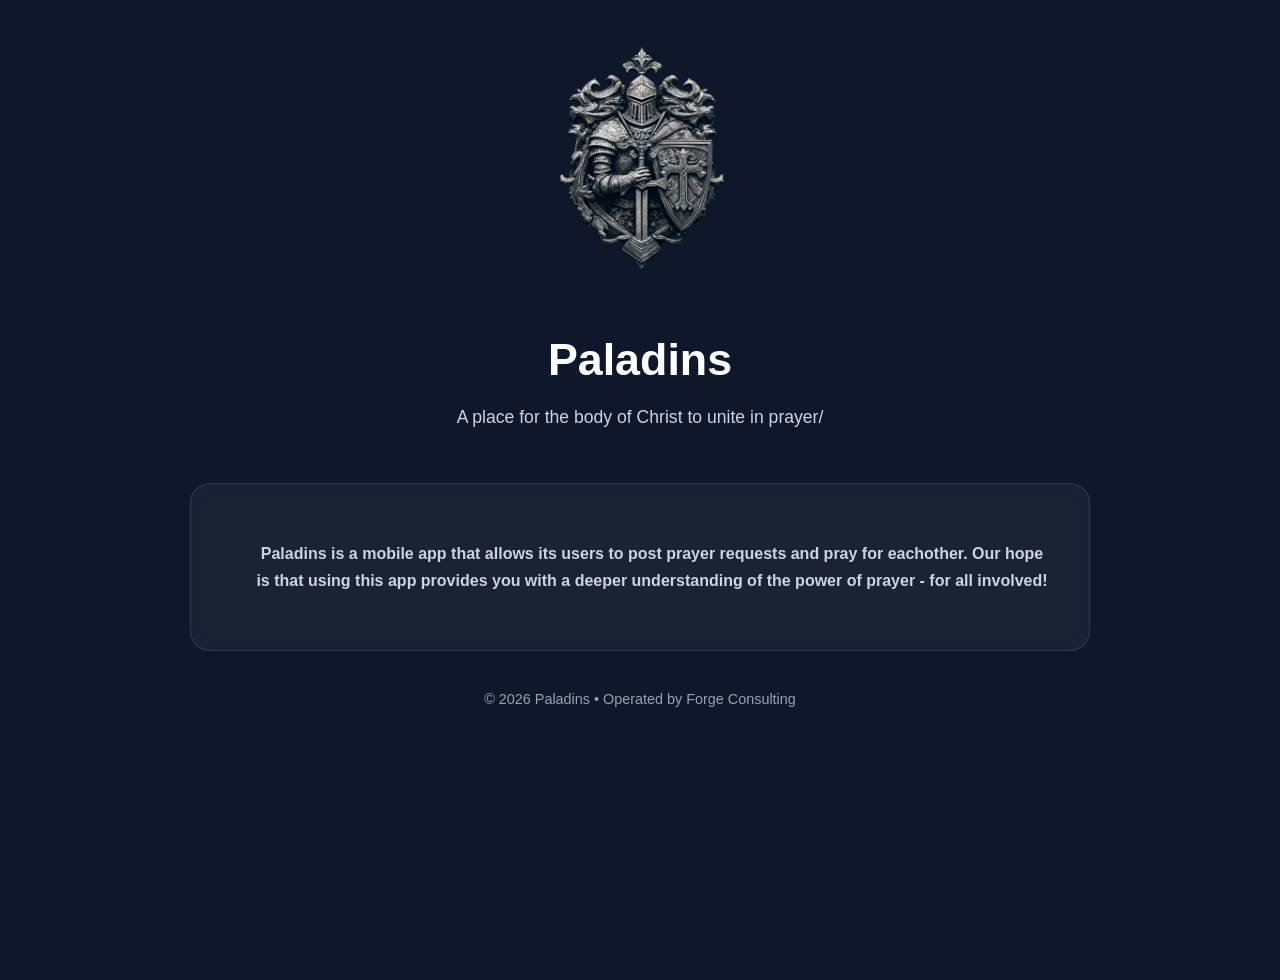
==== index.html @ 9d9c8ec2 "Update index.html" ====
<!DOCTYPE html>
<html lang="en">
<head>
  <meta charset="UTF-8" />
  <meta name="viewport" content="width=device-width, initial-scale=1.0" />
  <title>Paladins</title>

  <style>
    body {
      margin: 0;
      font-family: Arial, sans-serif;
      background: #0f172a;
      color: white;
      min-height: 100vh;
      padding: 40px 20px;
    }

    .container {
      max-width: 900px;
      margin: 0 auto;
    }

    .header {
      text-align: center;
      margin-bottom: 50px;
    }

    .logo {
      width: 240px;
      margin-bottom: 20px;
    }

    h1 {
      font-size: 2.8rem;
      margin-bottom: 10px;
    }

    .subtitle {
      color: #cbd5e1;
      font-size: 1.1rem;
    }

    .policy-card {
      background: rgba(255,255,255,0.05);
      border: 1px solid rgba(255,255,255,0.1);
      border-radius: 20px;
      padding: 40px;
      backdrop-filter: blur(8px);
    }

    h2 {
      color: white;
      margin-top: 35px;
      margin-bottom: 15px;
      font-size: 1.4rem;
    }

    p,
    li {
      color: #cbd5e1;
      line-height: 1.7;
      font-size: 1rem;
    }

    ul {
      padding-left: 24px;
    }

    a {
      color: #60a5fa;
      text-decoration: none;
    }

    a:hover {
      text-decoration: underline;
    }

    .footer {
      text-align: center;
      margin-top: 40px;
      color: #94a3b8;
      font-size: 0.9rem;
    }

    @media (max-width: 768px) {
      .policy-card {
        padding: 25px;
      }

      h1 {
        font-size: 2.2rem;
      }
    }
  </style>
</head>
<body>

  <div class="container">

    <div class="header">
      <img
        src="Paladins Logo.png"
        alt="Paladins Logo"
        class="logo"
      />

      <h1>Paladins</h1>

      <p class="subtitle">
        A place for the body of Christ to unite in prayer/
      </p>
    </div>

    <div class="policy-card">


      <ul>
        <p style="text-align: center;"><strong>Paladins is a mobile app that allows its users to post prayer requests and pray for eachother. Our hope is that using this app provides you with a deeper understanding of the power of prayer - for all involved! </strong></p>
      </ul>

    </div>

    <div class="footer">
      © 2026 Paladins • Operated by Forge Consulting
    </div>

  </div>

</body>
</html>
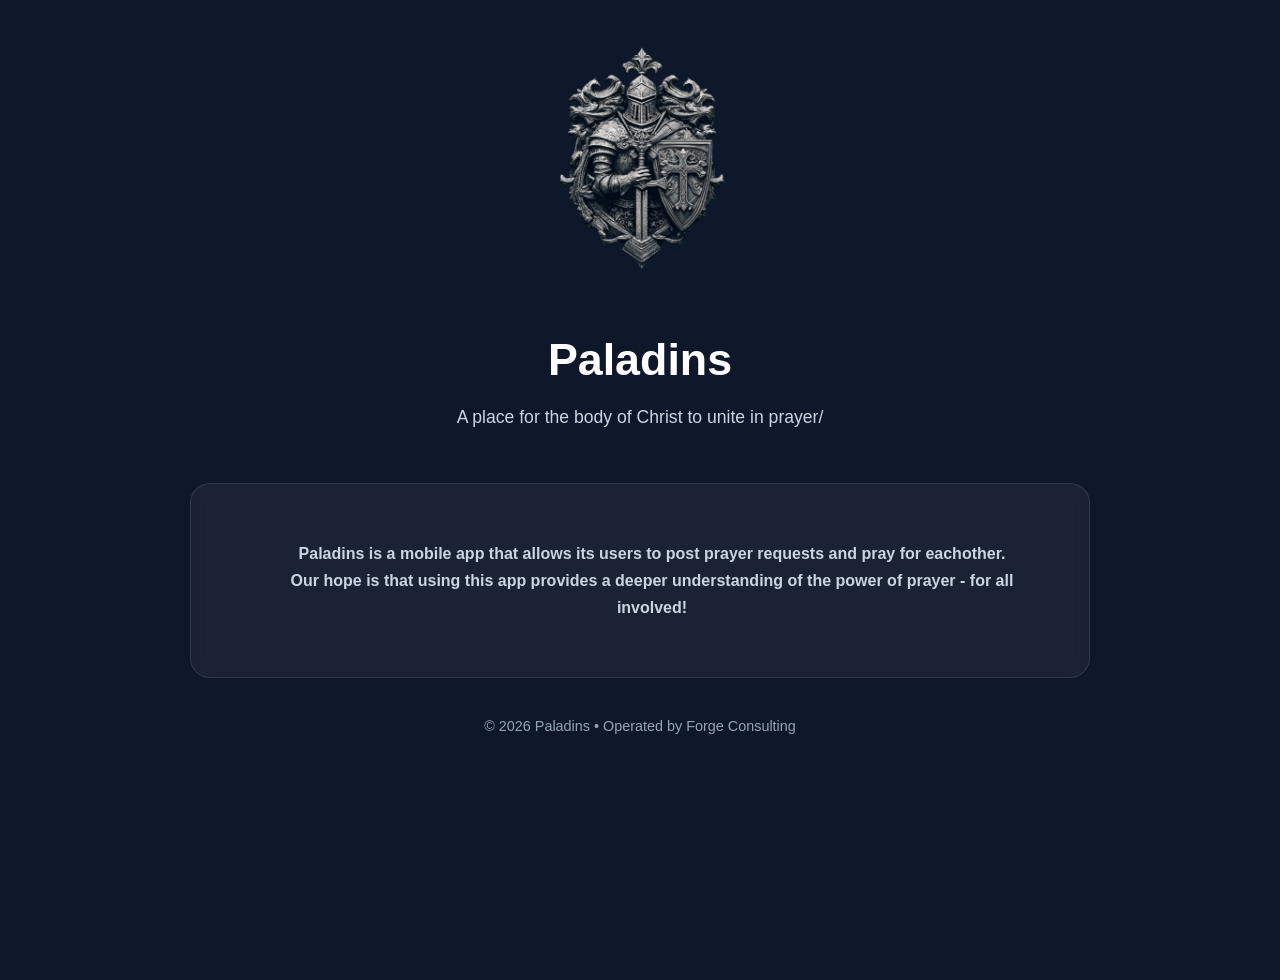
==== commit 304f1c1c: "Update index.html grammatical update" ====
--- a/index.html
+++ b/index.html
@@ -115,7 +115,7 @@
 
 
       <ul>
-        <p style="text-align: center;"><strong>Paladins is a mobile app that allows its users to post prayer requests and pray for eachother. Our hope is that using this app provides you with a deeper understanding of the power of prayer - for all involved! </strong></p>
+        <p style="text-align: center;"><strong>Paladins is a mobile app that allows its users to post prayer requests and pray for eachother.<br> Our hope is that using this app provides a deeper understanding of the power of prayer - for all involved! </strong></p>
       </ul>
 
     </div>
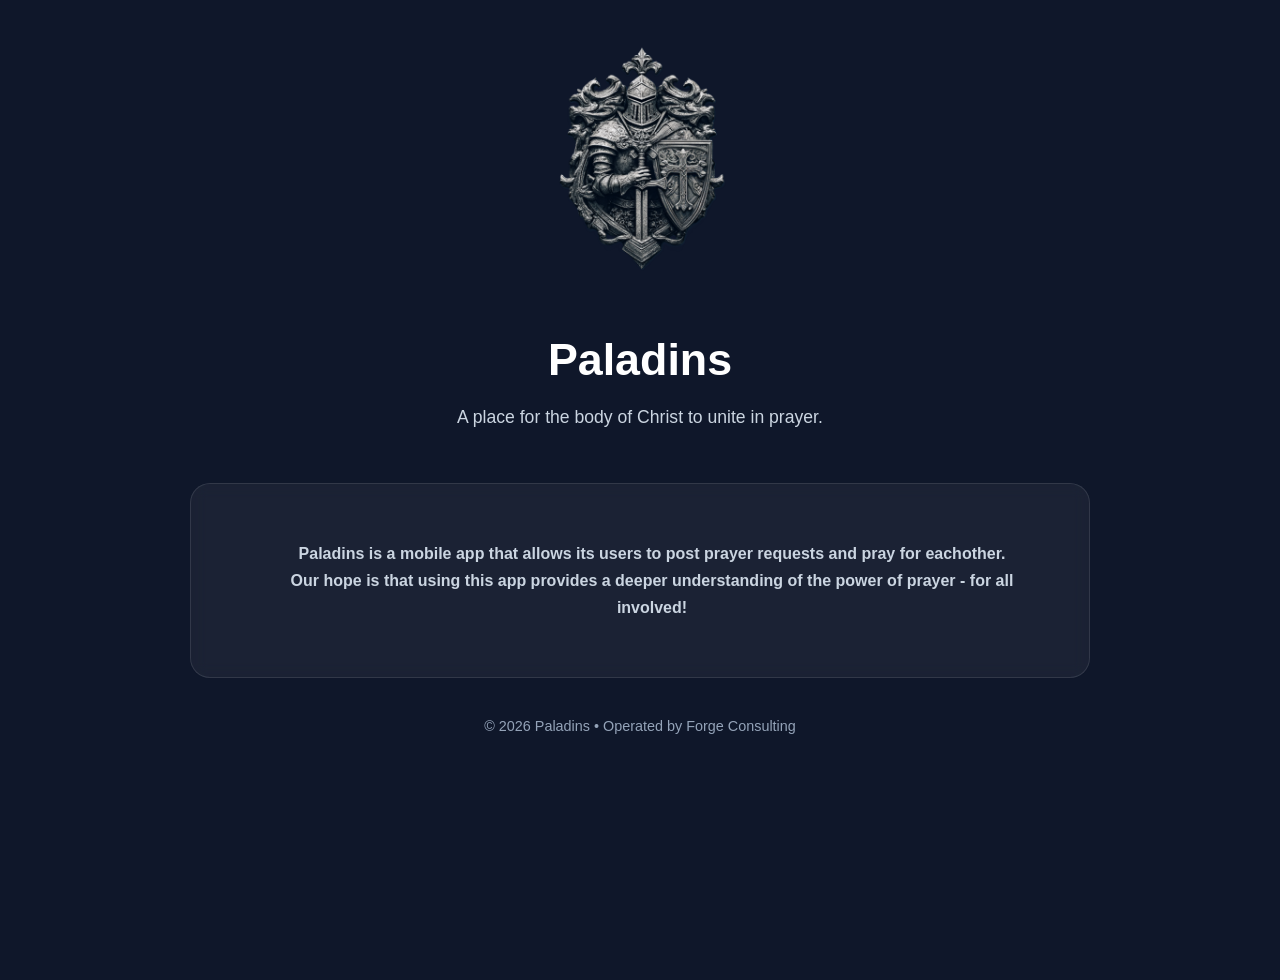
==== commit c8b27ac3: "Update index.html" ====
--- a/index.html
+++ b/index.html
@@ -107,7 +107,7 @@
       <h1>Paladins</h1>
 
       <p class="subtitle">
-        A place for the body of Christ to unite in prayer/
+        A place for the body of Christ to unite in prayer.
       </p>
     </div>
 
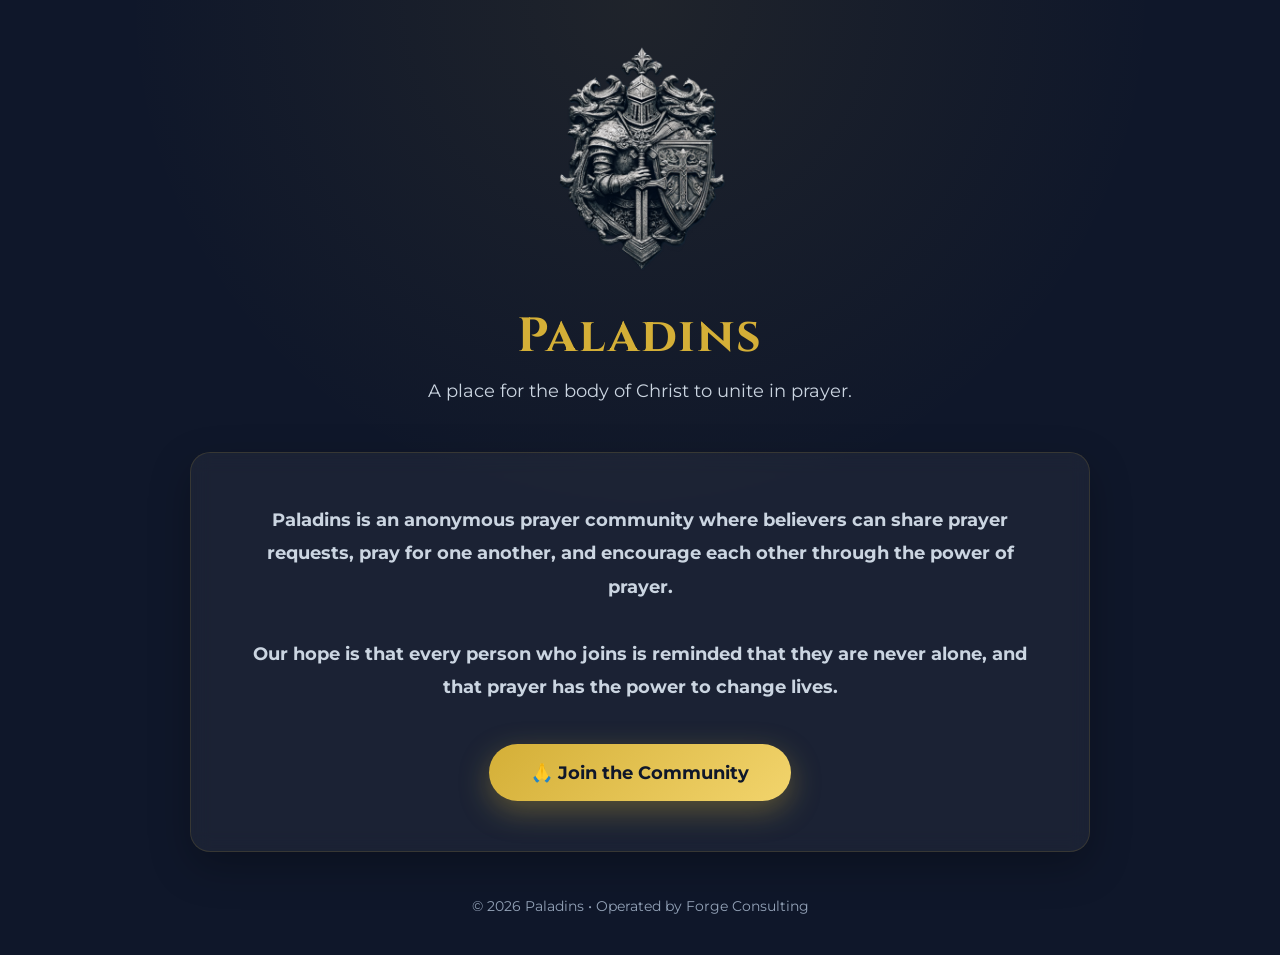
==== commit fde9fbac: "Update index.html" ====
--- a/index.html
+++ b/index.html
@@ -1,130 +1,232 @@
 <!DOCTYPE html>
 <html lang="en">
 <head>
-  <meta charset="UTF-8" />
-  <meta name="viewport" content="width=device-width, initial-scale=1.0" />
-  <title>Paladins</title>
-
-  <style>
-    body {
-      margin: 0;
-      font-family: Arial, sans-serif;
-      background: #0f172a;
-      color: white;
-      min-height: 100vh;
-      padding: 40px 20px;
+<meta charset="UTF-8">
+<meta name="viewport" content="width=device-width, initial-scale=1.0">
+
+<title>Paladins</title>
+
+<link rel="preconnect" href="https://fonts.googleapis.com">
+<link rel="preconnect" href="https://fonts.gstatic.com" crossorigin>
+<link href="https://fonts.googleapis.com/css2?family=Cinzel:wght@500;600;700&family=Montserrat:wght@300;400;500;600;700&display=swap" rel="stylesheet">
+
+<style>
+
+*{
+    margin:0;
+    padding:0;
+    box-sizing:border-box;
+}
+
+body{
+    font-family:'Montserrat',sans-serif;
+    background:#0f172a;
+    color:white;
+    min-height:100vh;
+    padding:40px 20px;
+    background-image:
+        radial-gradient(circle at top,#d4af3715,transparent 45%);
+}
+
+.container{
+    max-width:900px;
+    margin:auto;
+}
+
+.header{
+    text-align:center;
+    margin-bottom:50px;
+}
+
+.logo{
+    width:240px;
+    margin-bottom:20px;
+}
+
+h1{
+    font-family:'Cinzel',serif;
+    font-size:3rem;
+    color:#d4af37;
+    letter-spacing:2px;
+    margin-bottom:10px;
+}
+
+.subtitle{
+    color:#cbd5e1;
+    font-size:1.15rem;
+}
+
+.policy-card{
+
+    background:rgba(255,255,255,0.05);
+
+    border:1px solid rgba(212,175,55,0.15);
+
+    border-radius:20px;
+
+    padding:50px;
+
+    backdrop-filter:blur(10px);
+
+    box-shadow:0 15px 40px rgba(0,0,0,.25);
+
+}
+
+.policy-card p{
+
+    color:#cbd5e1;
+
+    font-size:1.1rem;
+
+    line-height:1.9;
+
+    text-align:center;
+
+}
+
+.join-container{
+
+    text-align:center;
+
+    margin-top:40px;
+
+}
+
+.join-btn{
+
+    display:inline-block;
+
+    padding:18px 42px;
+
+    border-radius:50px;
+
+    text-decoration:none;
+
+    font-weight:700;
+
+    font-size:1.1rem;
+
+    color:#0f172a;
+
+    background:linear-gradient(135deg,#d4af37,#f2d46c);
+
+    box-shadow:0 10px 30px rgba(212,175,55,.35);
+
+    transition:all .3s ease;
+
+}
+
+.join-btn:hover{
+
+    transform:translateY(-4px);
+
+    box-shadow:0 16px 40px rgba(212,175,55,.55);
+
+}
+
+.join-btn:active{
+
+    transform:translateY(0);
+
+}
+
+.footer{
+
+    text-align:center;
+
+    margin-top:45px;
+
+    color:#94a3b8;
+
+    font-size:.9rem;
+
+}
+
+@media (max-width:768px){
+
+    .policy-card{
+
+        padding:30px;
+
     }
 
-    .container {
-      max-width: 900px;
-      margin: 0 auto;
+    h1{
+
+        font-size:2.4rem;
+
     }
 
-    .header {
-      text-align: center;
-      margin-bottom: 50px;
+    .logo{
+
+        width:180px;
+
     }
 
-    .logo {
-      width: 240px;
-      margin-bottom: 20px;
-    }
-
-    h1 {
-      font-size: 2.8rem;
-      margin-bottom: 10px;
-    }
-
-    .subtitle {
-      color: #cbd5e1;
-      font-size: 1.1rem;
-    }
-
-    .policy-card {
-      background: rgba(255,255,255,0.05);
-      border: 1px solid rgba(255,255,255,0.1);
-      border-radius: 20px;
-      padding: 40px;
-      backdrop-filter: blur(8px);
-    }
-
-    h2 {
-      color: white;
-      margin-top: 35px;
-      margin-bottom: 15px;
-      font-size: 1.4rem;
-    }
-
-    p,
-    li {
-      color: #cbd5e1;
-      line-height: 1.7;
-      font-size: 1rem;
-    }
-
-    ul {
-      padding-left: 24px;
-    }
-
-    a {
-      color: #60a5fa;
-      text-decoration: none;
-    }
-
-    a:hover {
-      text-decoration: underline;
-    }
-
-    .footer {
-      text-align: center;
-      margin-top: 40px;
-      color: #94a3b8;
-      font-size: 0.9rem;
-    }
-
-    @media (max-width: 768px) {
-      .policy-card {
-        padding: 25px;
-      }
-
-      h1 {
-        font-size: 2.2rem;
-      }
-    }
-  </style>
+}
+
+</style>
+
 </head>
+
 <body>
 
-  <div class="container">
+<div class="container">
 
     <div class="header">
-      <img
-        src="Paladins Logo.png"
-        alt="Paladins Logo"
-        class="logo"
-      />
-
-      <h1>Paladins</h1>
-
-      <p class="subtitle">
-        A place for the body of Christ to unite in prayer.
-      </p>
+
+        <img
+            src="Paladins Logo.png"
+            alt="Paladins Logo"
+            class="logo"
+        >
+
+        <h1>Paladins</h1>
+
+        <p class="subtitle">
+            A place for the body of Christ to unite in prayer.
+        </p>
+
     </div>
 
     <div class="policy-card">
 
-
-      <ul>
-        <p style="text-align: center;"><strong>Paladins is a mobile app that allows its users to post prayer requests and pray for eachother.<br> Our hope is that using this app provides a deeper understanding of the power of prayer - for all involved! </strong></p>
-      </ul>
+        <p>
+
+            <strong>
+
+                Paladins is an anonymous prayer community where believers can
+                share prayer requests, pray for one another, and encourage each
+                other through the power of prayer.
+
+                <br><br>
+
+                Our hope is that every person who joins is reminded that they are
+                never alone, and that prayer has the power to change lives.
+
+            </strong>
+
+        </p>
+
+        <div class="join-container">
+
+            <a
+                href="https://paladins.life/join"
+                class="join-btn"
+            >
+                🙏 Join the Community
+            </a>
+
+        </div>
 
     </div>
 
     <div class="footer">
-      © 2026 Paladins • Operated by Forge Consulting
+
+        © 2026 Paladins • Operated by Forge Consulting
+
     </div>
 
-  </div>
+</div>
 
 </body>
 </html>
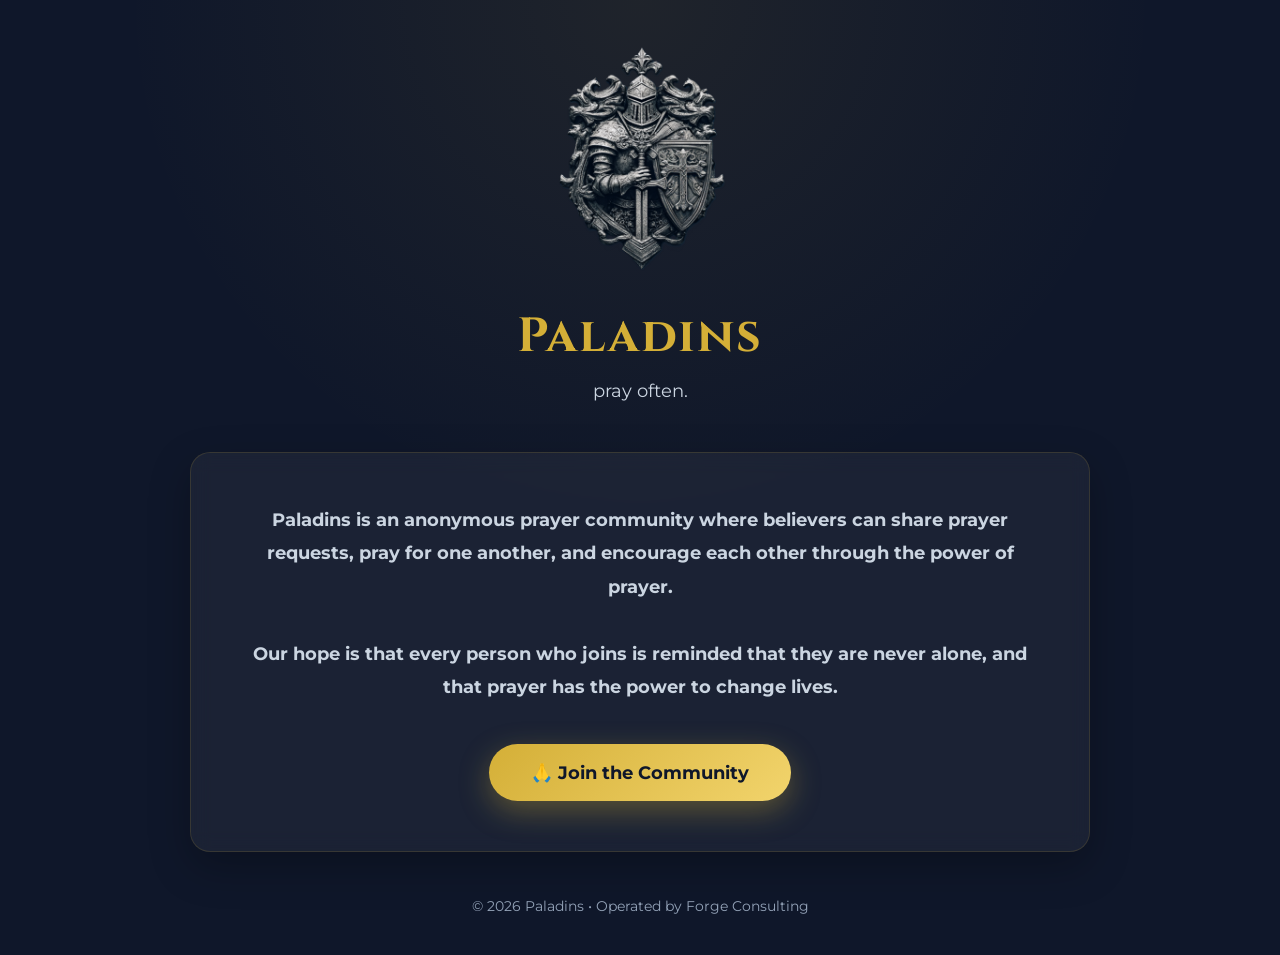
==== commit d08657c4: "Update subtitle text in index.html" ====
--- a/index.html
+++ b/index.html
@@ -183,7 +183,7 @@
         <h1>Paladins</h1>
 
         <p class="subtitle">
-            A place for the body of Christ to unite in prayer.
+            pray often.
         </p>
 
     </div>
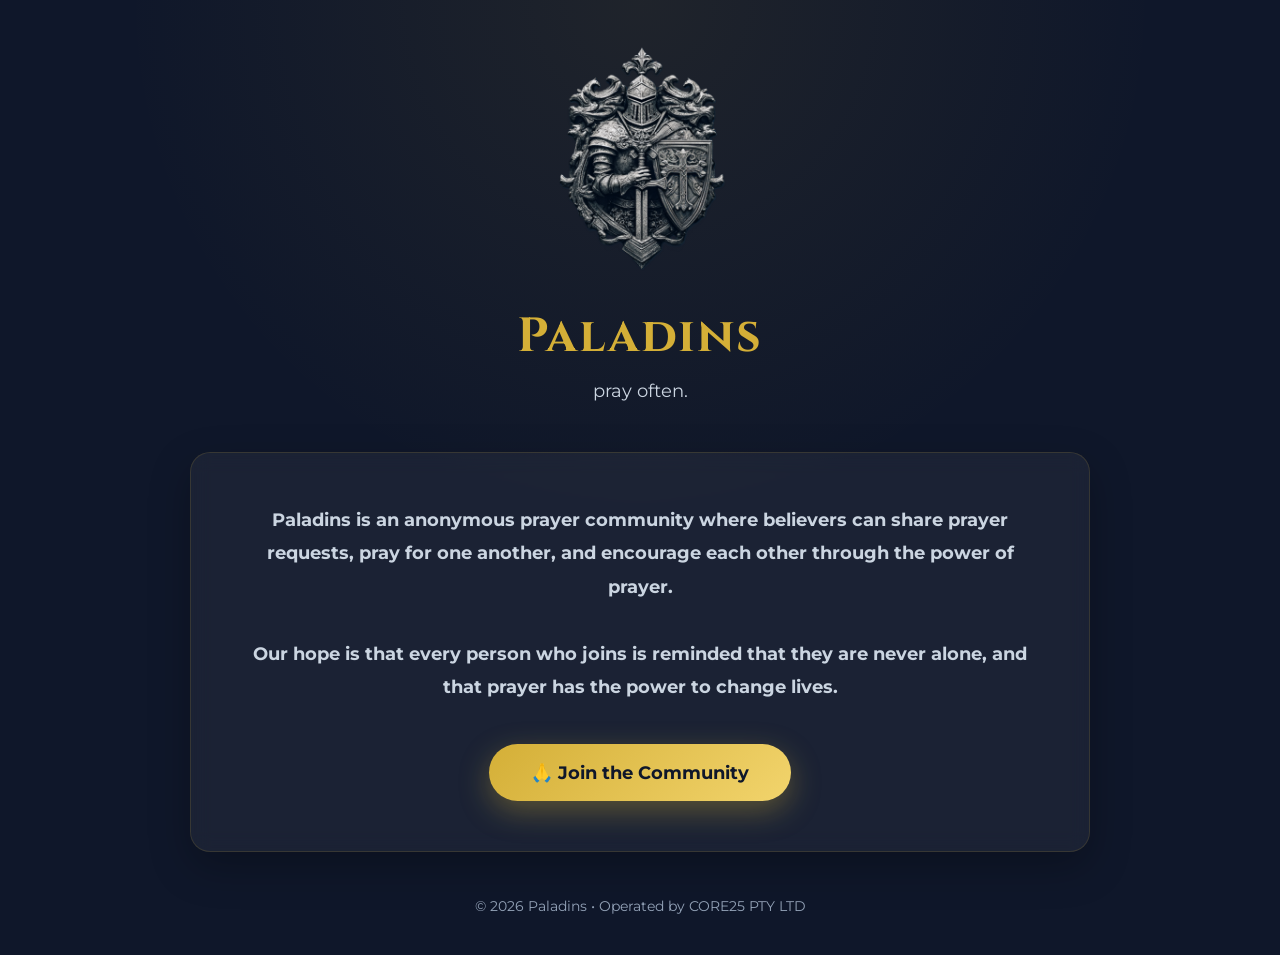
==== commit 20824993: "Update index.html" ====
--- a/index.html
+++ b/index.html
@@ -222,7 +222,7 @@
 
     <div class="footer">
 
-        © 2026 Paladins • Operated by Forge Consulting
+        © 2026 Paladins • Operated by CORE25 PTY LTD
 
     </div>
 
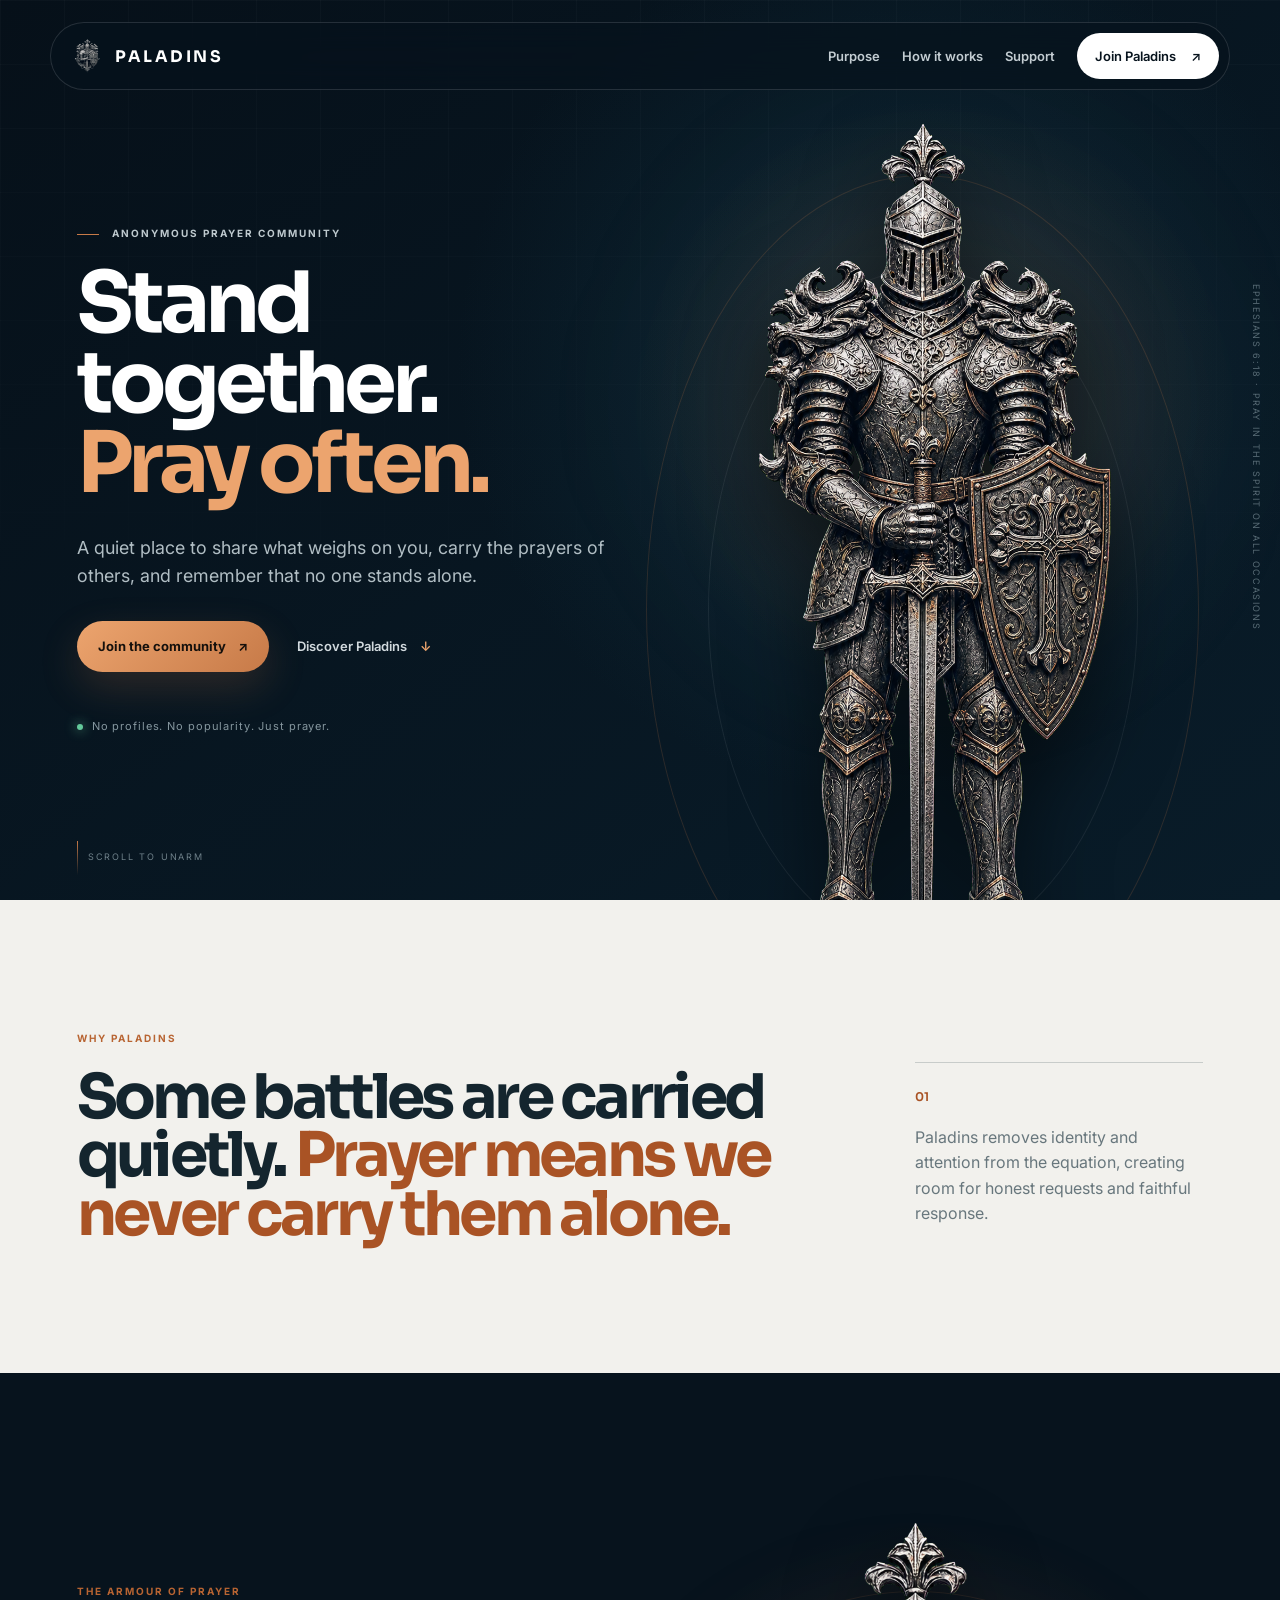
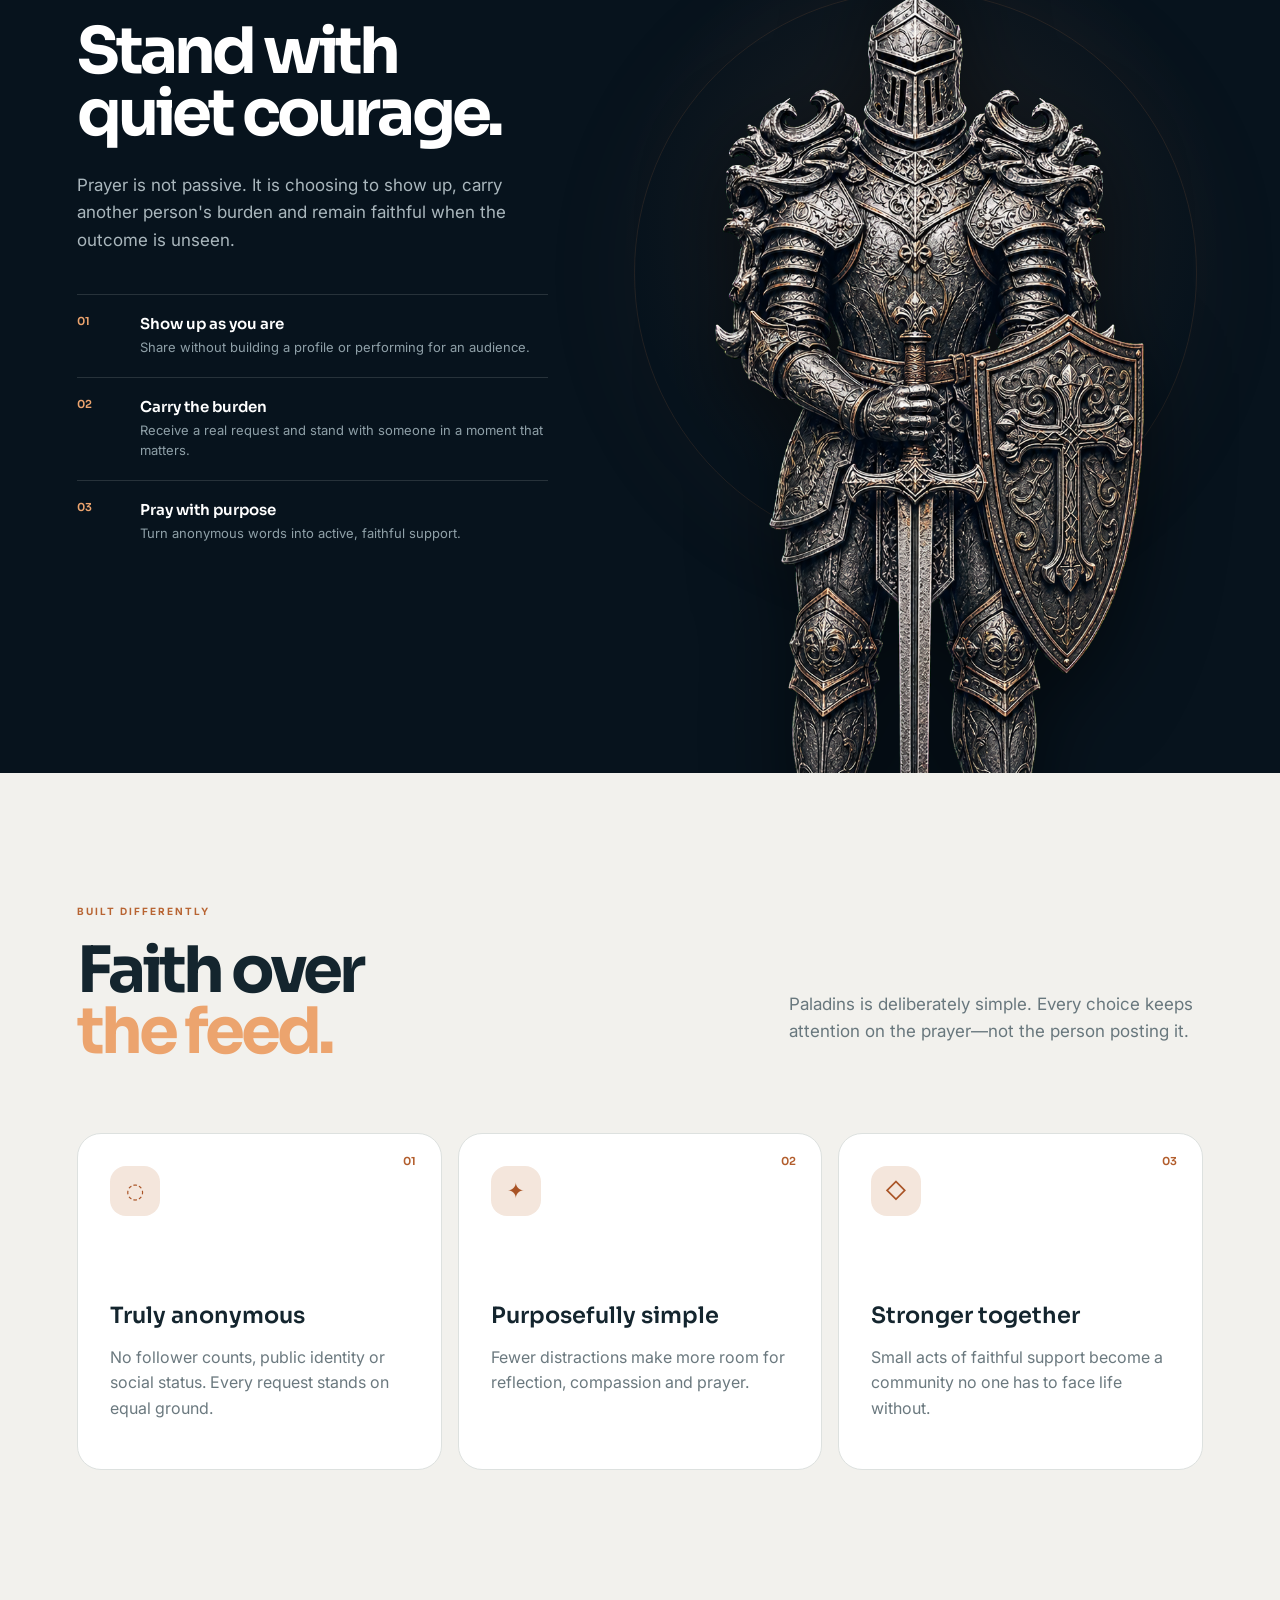
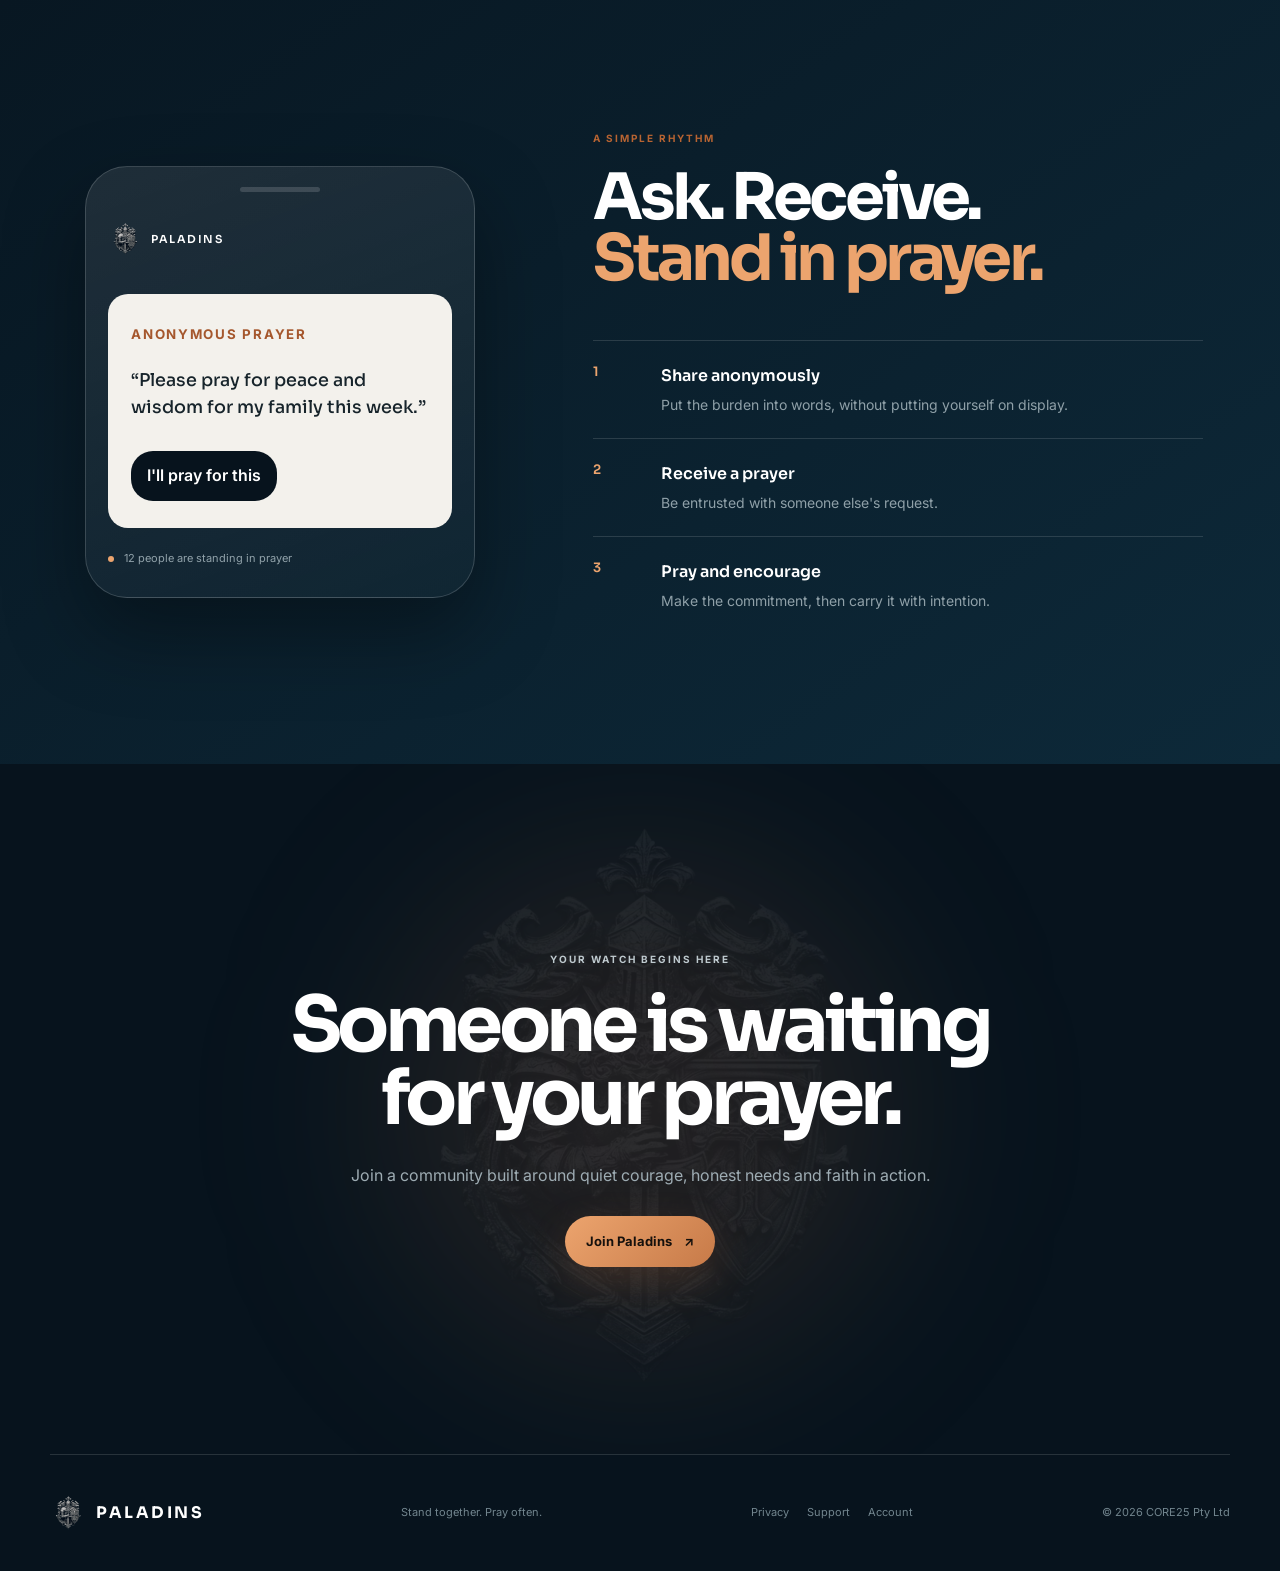
==== commit b0261eff: "Redesign Paladins website" ====
--- a/index.html
+++ b/index.html
@@ -1,232 +1,129 @@
-<!DOCTYPE html>
-<html lang="en">
+<!doctype html>
+<html lang="en-AU">
 <head>
-<meta charset="UTF-8">
-<meta name="viewport" content="width=device-width, initial-scale=1.0">
+  <meta charset="utf-8">
+  <meta name="viewport" content="width=device-width,initial-scale=1">
+  <meta name="theme-color" content="#07131d">
+  <meta name="description" content="Paladins is an anonymous prayer community where believers carry one another's burdens through prayer.">
+  <title>Paladins — Stand together in prayer</title>
+  <link rel="preconnect" href="https://fonts.googleapis.com">
+  <link rel="preconnect" href="https://fonts.gstatic.com" crossorigin>
+  <link href="https://fonts.googleapis.com/css2?family=Inter:wght@400;500;600;700&family=Sora:wght@500;600;700&display=swap" rel="stylesheet">
+  <link rel="stylesheet" href="styles.css">
+</head>
+<body>
+  <a class="skip-link" href="#main">Skip to content</a>
+  <header class="site-header">
+    <a class="brand" href="index.html" aria-label="Paladins home">
+      <img src="Paladins Logo.png" alt="">
+      <span>PALADINS</span>
+    </a>
+    <button class="menu-button" type="button" aria-expanded="false" aria-controls="site-nav"><i></i><i></i><span class="sr-only">Open navigation</span></button>
+    <nav id="site-nav" aria-label="Main navigation">
+      <a href="#purpose">Purpose</a>
+      <a href="#how">How it works</a>
+      <a href="support.html">Support</a>
+      <a class="nav-cta" href="join.html">Join Paladins <span>↗</span></a>
+    </nav>
+  </header>
 
-<title>Paladins</title>
+  <main id="main">
+    <section class="hero">
+      <div class="hero-aura"></div>
+      <div class="hero-copy reveal">
+        <p class="kicker"><span></span> Anonymous prayer community</p>
+        <h1>Stand together.<br><em>Pray often.</em></h1>
+        <p class="hero-lead">A quiet place to share what weighs on you, carry the prayers of others, and remember that no one stands alone.</p>
+        <div class="actions">
+          <a class="button button-copper" href="join.html">Join the community <span>↗</span></a>
+          <a class="text-link" href="#purpose">Discover Paladins <span>↓</span></a>
+        </div>
+        <div class="trust-note"><span></span>No profiles. No popularity. Just prayer.</div>
+      </div>
+      <div class="hero-armour reveal" aria-hidden="true">
+        <div class="halo halo-one"></div><div class="halo halo-two"></div>
+        <img src="armour.png" alt="">
+      </div>
+      <div class="hero-side" aria-hidden="true">Ephesians 6:18 · Pray in the Spirit on all occasions</div>
+      <div class="scroll-mark" aria-hidden="true"><i></i>Scroll to unarm</div>
+    </section>
 
-<link rel="preconnect" href="https://fonts.googleapis.com">
-<link rel="preconnect" href="https://fonts.gstatic.com" crossorigin>
-<link href="https://fonts.googleapis.com/css2?family=Cinzel:wght@500;600;700&family=Montserrat:wght@300;400;500;600;700&display=swap" rel="stylesheet">
+    <section class="manifesto" id="purpose">
+      <div class="manifesto-inner reveal">
+        <p class="kicker copper">Why Paladins</p>
+        <p class="manifesto-copy">Some battles are carried quietly. <strong>Prayer means we never carry them alone.</strong></p>
+      </div>
+      <div class="manifesto-aside reveal">
+        <span>01</span>
+        <p>Paladins removes identity and attention from the equation, creating room for honest requests and faithful response.</p>
+      </div>
+    </section>
 
-<style>
+    <section class="armour-story" id="how">
+      <div class="story-copy reveal">
+        <p class="kicker copper">The armour of prayer</p>
+        <h2>Stand with<br>quiet courage.</h2>
+        <p class="story-intro">Prayer is not passive. It is choosing to show up, carry another person's burden and remain faithful when the outcome is unseen.</p>
+        <div class="story-principles">
+          <article><span>01</span><div><h3>Show up as you are</h3><p>Share without building a profile or performing for an audience.</p></div></article>
+          <article><span>02</span><div><h3>Carry the burden</h3><p>Receive a real request and stand with someone in a moment that matters.</p></div></article>
+          <article><span>03</span><div><h3>Pray with purpose</h3><p>Turn anonymous words into active, faithful support.</p></div></article>
+        </div>
+      </div>
+      <div class="armour-static reveal" aria-hidden="true">
+        <div class="armour-ring"></div>
+        <img src="armour.png" alt="">
+      </div>
+    </section>
 
-*{
-    margin:0;
-    padding:0;
-    box-sizing:border-box;
-}
+    <section class="principles">
+      <div class="section-heading reveal">
+        <div><p class="kicker copper">Built differently</p><h2>Faith over<br><em>the feed.</em></h2></div>
+        <p>Paladins is deliberately simple. Every choice keeps attention on the prayer—not the person posting it.</p>
+      </div>
+      <div class="principle-grid">
+        <article class="principle reveal"><span>01</span><div class="principle-icon">◌</div><h3>Truly anonymous</h3><p>No follower counts, public identity or social status. Every request stands on equal ground.</p></article>
+        <article class="principle reveal"><span>02</span><div class="principle-icon">✦</div><h3>Purposefully simple</h3><p>Fewer distractions make more room for reflection, compassion and prayer.</p></article>
+        <article class="principle reveal"><span>03</span><div class="principle-icon">◇</div><h3>Stronger together</h3><p>Small acts of faithful support become a community no one has to face life without.</p></article>
+      </div>
+    </section>
 
-body{
-    font-family:'Montserrat',sans-serif;
-    background:#0f172a;
-    color:white;
-    min-height:100vh;
-    padding:40px 20px;
-    background-image:
-        radial-gradient(circle at top,#d4af3715,transparent 45%);
-}
+    <section class="how-panel">
+      <div class="phone-frame reveal" aria-hidden="true">
+        <div class="phone-top"></div>
+        <div class="app-brand"><img src="Paladins Logo.png" alt=""><span>PALADINS</span></div>
+        <div class="request-card"><small>ANONYMOUS PRAYER</small><p>“Please pray for peace and wisdom for my family this week.”</p><button>I'll pray for this</button></div>
+        <div class="prayer-count"><i></i><span>12 people are standing in prayer</span></div>
+      </div>
+      <div class="how-copy reveal">
+        <p class="kicker copper">A simple rhythm</p>
+        <h2>Ask. Receive.<br><em>Stand in prayer.</em></h2>
+        <ol>
+          <li><span>1</span><div><strong>Share anonymously</strong><p>Put the burden into words, without putting yourself on display.</p></div></li>
+          <li><span>2</span><div><strong>Receive a prayer</strong><p>Be entrusted with someone else's request.</p></div></li>
+          <li><span>3</span><div><strong>Pray and encourage</strong><p>Make the commitment, then carry it with intention.</p></div></li>
+        </ol>
+      </div>
+    </section>
 
-.container{
-    max-width:900px;
-    margin:auto;
-}
+    <section class="final-cta">
+      <div class="cta-glow"></div>
+      <img src="Paladins Logo.png" alt="" class="cta-mark">
+      <div class="reveal">
+        <p class="kicker">Your watch begins here</p>
+        <h2>Someone is waiting<br>for your prayer.</h2>
+        <p>Join a community built around quiet courage, honest needs and faith in action.</p>
+        <a class="button button-copper" href="join.html">Join Paladins <span>↗</span></a>
+      </div>
+    </section>
+  </main>
 
-.header{
-    text-align:center;
-    margin-bottom:50px;
-}
-
-.logo{
-    width:240px;
-    margin-bottom:20px;
-}
-
-h1{
-    font-family:'Cinzel',serif;
-    font-size:3rem;
-    color:#d4af37;
-    letter-spacing:2px;
-    margin-bottom:10px;
-}
-
-.subtitle{
-    color:#cbd5e1;
-    font-size:1.15rem;
-}
-
-.policy-card{
-
-    background:rgba(255,255,255,0.05);
-
-    border:1px solid rgba(212,175,55,0.15);
-
-    border-radius:20px;
-
-    padding:50px;
-
-    backdrop-filter:blur(10px);
-
-    box-shadow:0 15px 40px rgba(0,0,0,.25);
-
-}
-
-.policy-card p{
-
-    color:#cbd5e1;
-
-    font-size:1.1rem;
-
-    line-height:1.9;
-
-    text-align:center;
-
-}
-
-.join-container{
-
-    text-align:center;
-
-    margin-top:40px;
-
-}
-
-.join-btn{
-
-    display:inline-block;
-
-    padding:18px 42px;
-
-    border-radius:50px;
-
-    text-decoration:none;
-
-    font-weight:700;
-
-    font-size:1.1rem;
-
-    color:#0f172a;
-
-    background:linear-gradient(135deg,#d4af37,#f2d46c);
-
-    box-shadow:0 10px 30px rgba(212,175,55,.35);
-
-    transition:all .3s ease;
-
-}
-
-.join-btn:hover{
-
-    transform:translateY(-4px);
-
-    box-shadow:0 16px 40px rgba(212,175,55,.55);
-
-}
-
-.join-btn:active{
-
-    transform:translateY(0);
-
-}
-
-.footer{
-
-    text-align:center;
-
-    margin-top:45px;
-
-    color:#94a3b8;
-
-    font-size:.9rem;
-
-}
-
-@media (max-width:768px){
-
-    .policy-card{
-
-        padding:30px;
-
-    }
-
-    h1{
-
-        font-size:2.4rem;
-
-    }
-
-    .logo{
-
-        width:180px;
-
-    }
-
-}
-
-</style>
-
-</head>
-
-<body>
-
-<div class="container">
-
-    <div class="header">
-
-        <img
-            src="Paladins Logo.png"
-            alt="Paladins Logo"
-            class="logo"
-        >
-
-        <h1>Paladins</h1>
-
-        <p class="subtitle">
-            pray often.
-        </p>
-
-    </div>
-
-    <div class="policy-card">
-
-        <p>
-
-            <strong>
-
-                Paladins is an anonymous prayer community where believers can
-                share prayer requests, pray for one another, and encourage each
-                other through the power of prayer.
-
-                <br><br>
-
-                Our hope is that every person who joins is reminded that they are
-                never alone, and that prayer has the power to change lives.
-
-            </strong>
-
-        </p>
-
-        <div class="join-container">
-
-            <a
-                href="https://paladins.life/join"
-                class="join-btn"
-            >
-                🙏 Join the Community
-            </a>
-
-        </div>
-
-    </div>
-
-    <div class="footer">
-
-        © 2026 Paladins • Operated by CORE25 PTY LTD
-
-    </div>
-
-</div>
-
+  <footer>
+    <a class="brand" href="index.html"><img src="Paladins Logo.png" alt=""><span>PALADINS</span></a>
+    <p>Stand together. Pray often.</p>
+    <div class="footer-links"><a href="privacy.html">Privacy</a><a href="support.html">Support</a><a href="account.html">Account</a></div>
+    <p>© <span data-year></span> CORE25 Pty Ltd</p>
+  </footer>
+  <script src="app.js"></script>
 </body>
 </html>
--- a/styles.css
+++ b/styles.css
@@ -0,0 +1,24 @@
+:root{--ink:#07131d;--ink-2:#0a1d2a;--navy:#0d2939;--copper:#c77a48;--copper-light:#eca46e;--paper:#f2f1ed;--white:#fff;--muted:#9aa9b1;--line:rgba(255,255,255,.13);--max:1180px}
+*{box-sizing:border-box}html{scroll-behavior:smooth}body{margin:0;background:var(--ink);color:#fff;font-family:Inter,sans-serif;line-height:1.6;overflow-x:hidden}a{color:inherit;text-decoration:none}button{font:inherit}.skip-link{position:fixed;top:-5rem;left:1rem;background:#fff;color:#000;padding:.8rem 1rem;z-index:200}.skip-link:focus{top:1rem}.sr-only{position:absolute;width:1px;height:1px;overflow:hidden;clip:rect(0,0,0,0)}
+.site-header{position:absolute;z-index:100;top:22px;left:50%;transform:translateX(-50%);width:min(calc(100% - 36px),var(--max));height:68px;padding:8px 10px 8px 18px;border-radius:40px;border:1px solid var(--line);background:rgba(7,19,29,.68);backdrop-filter:blur(18px);display:flex;align-items:center;justify-content:space-between}.brand{display:flex;align-items:center;gap:10px;font:700 16px Sora,sans-serif;letter-spacing:.16em}.brand img{width:36px;height:36px;object-fit:cover;object-position:center;border-radius:50%}nav{display:flex;align-items:center;gap:22px;font-size:13px;font-weight:600}nav>a:not(.nav-cta){color:#c3cdd2}.nav-cta{padding:13px 18px;border-radius:24px;background:#fff;color:var(--ink)}.nav-cta span,.button span{margin-left:12px}.menu-button{display:none;background:none;border:0;padding:12px}.menu-button i{display:block;width:22px;height:2px;background:#fff;margin:5px}
+.hero{position:relative;min-height:820px;height:100svh;max-height:980px;display:grid;grid-template-columns:1fr 1fr;align-items:center;padding:140px max(6vw,calc((100vw - var(--max))/2)) 80px;overflow:hidden;background:radial-gradient(circle at 73% 44%,rgba(199,122,72,.14),transparent 28%),radial-gradient(circle at 70% 40%,rgba(22,76,96,.36),transparent 42%),linear-gradient(145deg,#061019,#091c29)}.hero:before{content:"";position:absolute;inset:0;background-image:linear-gradient(rgba(255,255,255,.025) 1px,transparent 1px),linear-gradient(90deg,rgba(255,255,255,.025) 1px,transparent 1px);background-size:64px 64px;mask-image:linear-gradient(to bottom,#000,transparent 80%)}.hero-aura{position:absolute;right:8%;top:18%;width:38vw;height:38vw;border-radius:50%;background:rgba(199,122,72,.06);filter:blur(80px);pointer-events:none}.hero-copy{position:relative;z-index:5}.kicker{margin:0 0 22px;text-transform:uppercase;letter-spacing:.2em;font-weight:700;font-size:10px;color:#bec9ce}.kicker>span{display:inline-block;width:22px;height:1px;background:var(--copper);vertical-align:middle;margin-right:9px}.kicker.copper{color:#b86432}.hero h1,.manifesto-copy,.story-step h2,.section-heading h2,.how-copy h2,.final-cta h2{font:700 clamp(3.6rem,6.6vw,7rem)/.95 Sora,sans-serif;letter-spacing:-.06em;margin:0}.hero h1 em,.section-heading h2 em,.how-copy h2 em{font-style:normal;color:var(--copper-light)}.hero-lead{font-size:clamp(1.05rem,1.4vw,1.2rem);color:#b1bec4;max-width:610px;margin:30px 0}.actions{display:flex;align-items:center;gap:28px}.button{display:inline-flex;align-items:center;justify-content:center;padding:15px 21px;border-radius:28px;font-weight:700;font-size:13px;transition:.2s ease}.button:hover{transform:translateY(-2px)}.button-copper{background:linear-gradient(135deg,var(--copper-light),var(--copper));color:#15100c;box-shadow:0 15px 40px rgba(199,122,72,.2)}.text-link{font-size:13px;font-weight:600;color:#d2dade}.text-link span{color:var(--copper-light);margin-left:10px}.trust-note{margin-top:46px;color:#85969e;font-size:11px;letter-spacing:.08em}.trust-note span{display:inline-block;width:6px;height:6px;border-radius:50%;background:#63c99a;margin-right:9px;box-shadow:0 0 12px #63c99a}.hero-armour{position:absolute;z-index:3;right:max(3vw,calc((100vw - var(--max))/2));bottom:-16%;height:105%;width:48%;display:flex;align-items:flex-end;justify-content:center}.hero-armour img{position:relative;z-index:2;height:100%;max-width:100%;object-fit:contain;filter:drop-shadow(0 35px 40px rgba(0,0,0,.55))}.halo{position:absolute;inset:8% 5% 0;border:1px solid rgba(199,122,72,.18);border-radius:50%}.halo-two{inset:18% 15% 10%;border-color:rgba(255,255,255,.07)}.hero-side{position:absolute;right:24px;top:50%;transform:rotate(90deg) translateX(50%);transform-origin:right center;font-size:9px;letter-spacing:.18em;text-transform:uppercase;color:#586b75}.scroll-mark{position:absolute;bottom:25px;left:max(6vw,calc((100vw - var(--max))/2));font-size:9px;text-transform:uppercase;letter-spacing:.2em;color:#6f818a}.scroll-mark i{display:inline-block;height:34px;width:1px;background:linear-gradient(var(--copper),transparent);vertical-align:middle;margin-right:10px}
+.manifesto{background:var(--paper);color:#14252e;padding:130px max(6vw,calc((100vw - var(--max))/2));display:grid;grid-template-columns:1.45fr .55fr;gap:80px;align-items:end}.manifesto-copy{font-size:clamp(2.6rem,4.8vw,5rem)}.manifesto-copy strong{color:#a95325}.manifesto-aside{border-top:1px solid #c8ccca;padding-top:20px}.manifesto-aside span{font:600 12px Sora;color:#a95325}.manifesto-aside p{color:#68777d}
+.armour-story{position:relative;overflow:hidden;min-height:900px;padding:120px max(6vw,calc((100vw - var(--max))/2));display:grid;grid-template-columns:.9fr 1.1fr;gap:80px;align-items:center;background:radial-gradient(circle at 72% 45%,rgba(199,122,72,.13),transparent 28%),var(--ink)}.story-copy{position:relative;z-index:4}.story-copy h2{font:700 clamp(3rem,5vw,5.3rem)/.96 Sora,sans-serif;letter-spacing:-.06em;margin:0}.story-intro{max-width:550px;color:#aab7bd;font-size:17px;margin:28px 0 40px}.story-principles{display:grid}.story-principles article{display:grid;grid-template-columns:45px 1fr;gap:18px;padding:19px 0;border-top:1px solid var(--line)}.story-principles span{font:600 11px Sora;color:var(--copper-light)}.story-principles h3{font:600 15px Sora;margin:0 0 4px}.story-principles p{color:#8fa0a8;font-size:13px;margin:0}.armour-static{position:relative;height:760px;display:grid;place-items:center}.armour-static img{position:relative;z-index:2;height:100%;width:100%;object-fit:contain;filter:drop-shadow(0 30px 40px rgba(0,0,0,.5))}.armour-ring{position:absolute;width:min(44vw,610px);aspect-ratio:1;border:1px solid rgba(199,122,72,.14);border-radius:50%;box-shadow:0 0 120px rgba(199,122,72,.05)}
+.principles{background:var(--paper);color:#14252e;padding:130px max(6vw,calc((100vw - var(--max))/2))}.section-heading{display:grid;grid-template-columns:1.2fr .8fr;gap:90px;align-items:end;margin-bottom:70px}.section-heading h2{font-size:clamp(3rem,5vw,5.4rem)}.section-heading>p{color:#68777d;font-size:17px}.principle-grid{display:grid;grid-template-columns:repeat(3,1fr);gap:16px}.principle{background:#fff;border:1px solid #dde1df;border-radius:24px;padding:32px;min-height:330px;position:relative}.principle>span{position:absolute;right:25px;top:20px;font:600 11px Sora;color:#b25d2c}.principle-icon{width:50px;height:50px;border-radius:16px;background:#f4e6dc;color:#a95325;display:grid;place-items:center;font-size:21px}.principle h3{font:600 1.4rem Sora;margin:85px 0 12px}.principle p{color:#6b797f}
+.how-panel{padding:130px max(6vw,calc((100vw - var(--max))/2));display:grid;grid-template-columns:.8fr 1.2fr;gap:110px;align-items:center;background:linear-gradient(145deg,#081722,#0d2939)}.phone-frame{width:min(100%,390px);margin:auto;border:1px solid rgba(255,255,255,.17);border-radius:42px;padding:20px 22px 30px;background:linear-gradient(160deg,rgba(255,255,255,.09),rgba(255,255,255,.025));box-shadow:0 35px 80px rgba(0,0,0,.35)}.phone-top{width:80px;height:5px;border-radius:4px;background:rgba(255,255,255,.15);margin:0 auto 30px}.app-brand{display:flex;align-items:center;gap:9px;font:600 11px Sora;letter-spacing:.14em}.app-brand img{width:34px;height:34px;border-radius:50%;object-fit:cover}.request-card{margin-top:38px;padding:27px 23px;background:#f3f1ec;color:#17242b;border-radius:20px}.request-card small{color:#a5572d;font-weight:700;letter-spacing:.13em}.request-card p{font:500 1.1rem/1.55 Sora;margin:20px 0 30px}.request-card button{border:0;border-radius:22px;background:var(--ink);color:#fff;padding:12px 16px;font-weight:600}.prayer-count{display:flex;align-items:center;gap:10px;color:#91a2aa;font-size:11px;margin-top:22px}.prayer-count i{width:6px;height:6px;background:var(--copper-light);border-radius:50%}.how-copy h2{font-size:clamp(3rem,5vw,5.2rem)}.how-copy ol{list-style:none;padding:0;margin:50px 0 0}.how-copy li{display:grid;grid-template-columns:48px 1fr;gap:20px;padding:22px 0;border-top:1px solid var(--line)}.how-copy li>span{font:600 13px Sora;color:var(--copper-light)}.how-copy strong{font:600 16px Sora}.how-copy li p{color:#8fa0a8;margin:5px 0 0;font-size:14px}
+.final-cta{position:relative;overflow:hidden;min-height:690px;display:grid;place-items:center;text-align:center;padding:100px 24px;background:var(--ink)}.final-cta>div:not(.cta-glow){position:relative;z-index:3}.final-cta h2{font-size:clamp(3.3rem,6vw,6.5rem)}.final-cta p:not(.kicker){color:#9eacb3;max-width:610px;margin:28px auto}.cta-mark{position:absolute;width:min(70vw,600px);opacity:.055;filter:grayscale(1);z-index:1}.cta-glow{position:absolute;width:500px;height:500px;border-radius:50%;background:rgba(199,122,72,.14);filter:blur(100px)}
+footer{max-width:var(--max);margin:auto;padding:38px 0;display:grid;grid-template-columns:1fr 1fr 1fr auto;align-items:center;gap:30px;color:#72858e;font-size:11px;border-top:1px solid var(--line)}footer .brand{color:#fff}.footer-links{display:flex;gap:18px}.footer-links a:hover{color:#fff}
+.reveal{opacity:0;transform:translateY(22px);transition:opacity .7s ease,transform .7s ease}.reveal.visible{opacity:1;transform:none}:focus-visible{outline:3px solid var(--copper-light);outline-offset:4px}
+@media(max-width:900px){.site-header{top:12px}.menu-button{display:block}nav{display:none;position:absolute;top:76px;left:0;right:0;padding:22px;background:#091b27;border:1px solid var(--line);border-radius:22px;flex-direction:column;align-items:stretch}nav.open{display:flex}.hero{height:auto;min-height:1000px;grid-template-columns:1fr;align-items:start;padding-top:150px}.hero-copy{text-align:center}.hero-lead{margin-inline:auto}.actions{justify-content:center}.trust-note{text-align:center}.hero-armour{right:10%;bottom:-6%;height:62%;width:80%}.hero-side{display:none}.manifesto,.section-heading,.how-panel,.armour-story{grid-template-columns:1fr;gap:50px}.armour-static{height:650px;order:-1}.principle-grid{grid-template-columns:1fr}.how-panel{gap:70px}footer{margin:0 25px;grid-template-columns:1fr 1fr}}
+@media(max-width:600px){.hero{padding-inline:22px;min-height:900px}.hero h1{font-size:3.45rem}.actions{flex-direction:column;gap:18px}.hero-armour{width:100%;right:0;height:55%}.manifesto,.principles,.how-panel,.armour-story{padding:80px 22px}.manifesto-copy{font-size:2.7rem}.armour-static{height:520px}.section-heading h2,.how-copy h2,.story-copy h2{font-size:3rem}.principle{min-height:280px}.principle h3{margin-top:55px}.phone-frame{padding:17px;border-radius:32px}.final-cta{min-height:600px}.final-cta h2{font-size:3.3rem}footer{grid-template-columns:1fr;text-align:center}.footer-links{justify-content:center}footer .brand{justify-content:center}}
+@media(prefers-reduced-motion:reduce){html{scroll-behavior:auto}*,*:before,*:after{animation:none!important;transition:none!important}.reveal{opacity:1;transform:none}}
+
+/* Download page */
+.download-page{min-height:100svh;background:radial-gradient(circle at 76% 45%,rgba(199,122,72,.15),transparent 27%),linear-gradient(145deg,#061019,#0a202e)}.download-header{height:90px;width:min(calc(100% - 44px),var(--max));margin:auto;display:flex;align-items:center;justify-content:space-between;border-bottom:1px solid var(--line)}.back-link{font-size:12px;font-weight:600;color:#aab7bd}.back-link span{color:var(--copper-light);margin-right:8px}.download-main{position:relative;overflow:hidden;min-height:calc(100svh - 155px);width:min(calc(100% - 44px),var(--max));margin:auto;display:grid;grid-template-columns:1fr .8fr;align-items:center;gap:90px;padding:65px 0}.download-copy{position:relative;z-index:3}.download-copy h1{font:700 clamp(3.8rem,7vw,7rem)/.94 Sora,sans-serif;letter-spacing:-.065em;margin:0}.download-copy h1 em{font-style:normal;color:var(--copper-light)}.download-copy>p:not(.kicker):not(.download-trust){max-width:600px;color:#acbac0;font-size:17px;margin:28px 0}.store-actions{display:flex;gap:12px;flex-wrap:wrap;margin-top:35px}.store-button{min-width:190px;display:flex;align-items:center;gap:12px;padding:11px 17px;border-radius:14px;background:#fff;color:var(--ink);transition:.2s ease}.store-button:hover{transform:translateY(-3px);box-shadow:0 14px 35px rgba(0,0,0,.24)}.store-button svg{width:30px;height:30px;fill:currentColor}.store-button span{font:600 17px/1.1 Sora,sans-serif}.store-button small{display:block;font:500 9px/1.5 Inter,sans-serif;text-transform:uppercase;letter-spacing:.06em}.download-trust{color:#778b94;font-size:11px;letter-spacing:.05em;margin-top:30px}.download-trust i{display:inline-block;width:6px;height:6px;border-radius:50%;background:#63c99a;box-shadow:0 0 10px #63c99a;margin-right:8px}.download-art{position:relative;display:grid;place-items:center;min-width:0}.download-art img{position:relative;z-index:2;width:min(100%,480px);border-radius:50%;filter:drop-shadow(0 35px 50px rgba(0,0,0,.42))}.download-ring{position:absolute;width:min(100%,480px);aspect-ratio:1;border:1px solid rgba(199,122,72,.16);border-radius:50%}.download-glow{position:absolute;right:5%;width:400px;height:400px;background:rgba(199,122,72,.12);filter:blur(90px);border-radius:50%}.download-footer{min-height:65px;width:min(calc(100% - 44px),var(--max));margin:auto;padding:0;border:0;border-top:1px solid var(--line);display:flex;justify-content:space-between;color:#6f838c}.download-footer div{display:flex;gap:20px}
+@media(max-width:800px){.download-main{grid-template-columns:1fr;text-align:center;padding-top:50px}.download-copy>p:not(.kicker):not(.download-trust){margin-inline:auto}.store-actions{justify-content:center}.download-art{order:-1}.download-art img{width:250px}.download-ring{width:300px}.download-copy h1{font-size:4rem}.download-footer{display:flex;margin-inline:auto}.download-header{width:calc(100% - 32px)}}
+@media(max-width:500px){.download-main{width:calc(100% - 36px);gap:45px}.download-art img{width:190px}.download-ring{width:230px}.download-copy h1{font-size:3.25rem}.store-actions{flex-direction:column}.store-button{width:100%;justify-content:center}.download-footer{width:calc(100% - 36px);flex-direction:column;justify-content:center;gap:5px}.download-footer div{justify-content:center}}
+
+/* Internal pages */
+.internal-page{background:radial-gradient(circle at 18% 12%,rgba(199,122,72,.09),transparent 24%),linear-gradient(145deg,#061019,#0a202e);min-height:100svh}.internal-main{width:min(calc(100% - 44px),var(--max));margin:auto;padding:90px 0 120px;display:grid;grid-template-columns:330px 1fr;gap:85px;align-items:start}.internal-intro{position:sticky;top:40px}.internal-intro h1,.account-copy h1{font:700 clamp(3.1rem,5vw,5.2rem)/.95 Sora,sans-serif;letter-spacing:-.06em;margin:0}.internal-intro h1 em,.account-copy h1 em{font-style:normal;color:var(--copper-light)}.internal-intro>p:not(.kicker){color:#8799a2}.page-links{display:grid;align-items:stretch;gap:0;margin-top:45px}.page-links a{padding:11px 0;border-bottom:1px solid var(--line);color:#92a2aa;font-size:12px}.page-links a:hover{color:#fff}.content-card{background:var(--paper);color:#1a2930;border-radius:28px;padding:clamp(30px,5vw,64px)}.content-lead{font:500 clamp(1.15rem,2vw,1.4rem)/1.6 Sora,sans-serif;color:#34464e;margin-bottom:55px}.content-card section{position:relative;padding:34px 0;border-top:1px solid #d4d8d6}.content-card section:last-child{padding-bottom:0}.content-card h2{font:600 1.35rem Sora,sans-serif;margin:0 0 15px}.content-card p,.content-card li{color:#68777d}.content-card li+li{margin-top:9px}.content-card a{color:#a65226;font-weight:600}.section-number{position:absolute;right:0;top:35px;font:600 10px Sora;color:#b45c2d}.support-layout{grid-template-columns:.7fr 1.3fr}.internal-intro .button{margin-top:25px}.support-cards{display:grid;grid-template-columns:1fr 1fr;gap:14px}.support-cards article{min-height:250px;border:1px solid var(--line);border-radius:22px;background:rgba(255,255,255,.045);padding:28px}.support-cards article>span{font:600 10px Sora;color:var(--copper-light);text-transform:uppercase;letter-spacing:.12em}.support-cards h2{font:600 1.25rem Sora;margin:60px 0 10px}.support-cards p{color:#92a2aa;font-size:14px}.support-cards .support-contact{background:linear-gradient(145deg,rgba(199,122,72,.2),rgba(255,255,255,.05))}.support-contact a{color:var(--copper-light);font-weight:600}.account-main{width:min(calc(100% - 44px),var(--max));min-height:calc(100svh - 155px);margin:auto;padding:70px 0;display:grid;grid-template-columns:.75fr 1.25fr;gap:100px;align-items:center}.account-mark{position:relative;display:grid;place-items:center}.account-mark:after{content:"";position:absolute;width:110%;aspect-ratio:1;border:1px solid rgba(199,122,72,.16);border-radius:50%}.account-mark img{position:relative;z-index:2;width:min(100%,420px);border-radius:50%;filter:drop-shadow(0 30px 40px rgba(0,0,0,.4))}.account-copy>p:not(.kicker){color:#a8b5bb;max-width:610px;font-size:17px;margin:28px 0}.account-note{border-top:1px solid var(--line);margin-top:45px;padding-top:22px;display:grid;grid-template-columns:150px 1fr;gap:20px}.account-note span{color:var(--copper-light);font-size:11px;text-transform:uppercase;letter-spacing:.1em;font-weight:700}.account-note p{color:#83969f;margin:0;font-size:13px}
+@media(max-width:850px){.internal-main,.support-layout,.account-main{grid-template-columns:1fr;gap:50px}.internal-intro{position:static}.page-links{display:none}.support-cards{grid-template-columns:1fr}.account-mark{order:2}.account-mark img{width:260px}}
+@media(max-width:500px){.internal-main,.account-main{width:calc(100% - 36px);padding:60px 0 80px}.internal-intro h1,.account-copy h1{font-size:3.2rem}.content-card{border-radius:20px}.content-card ul{padding-left:20px}.support-cards article{min-height:220px}.account-note{grid-template-columns:1fr}}
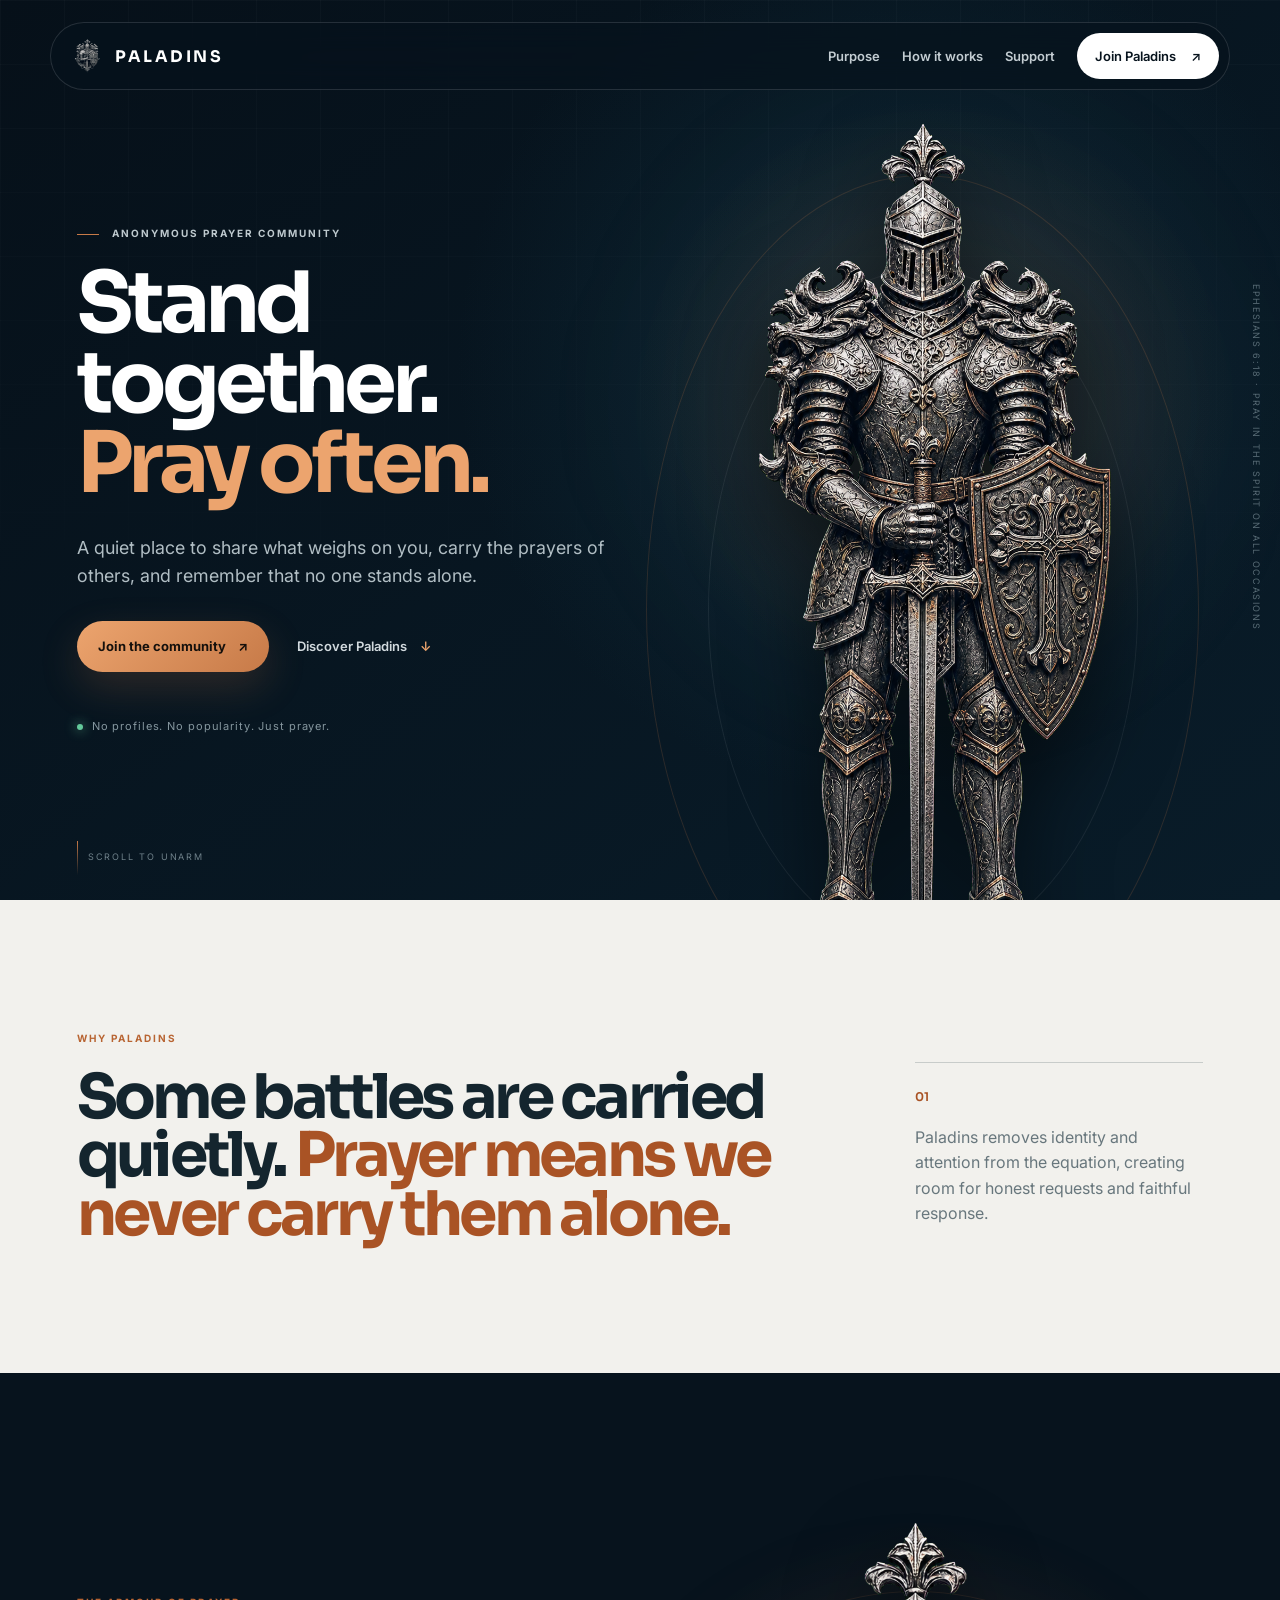
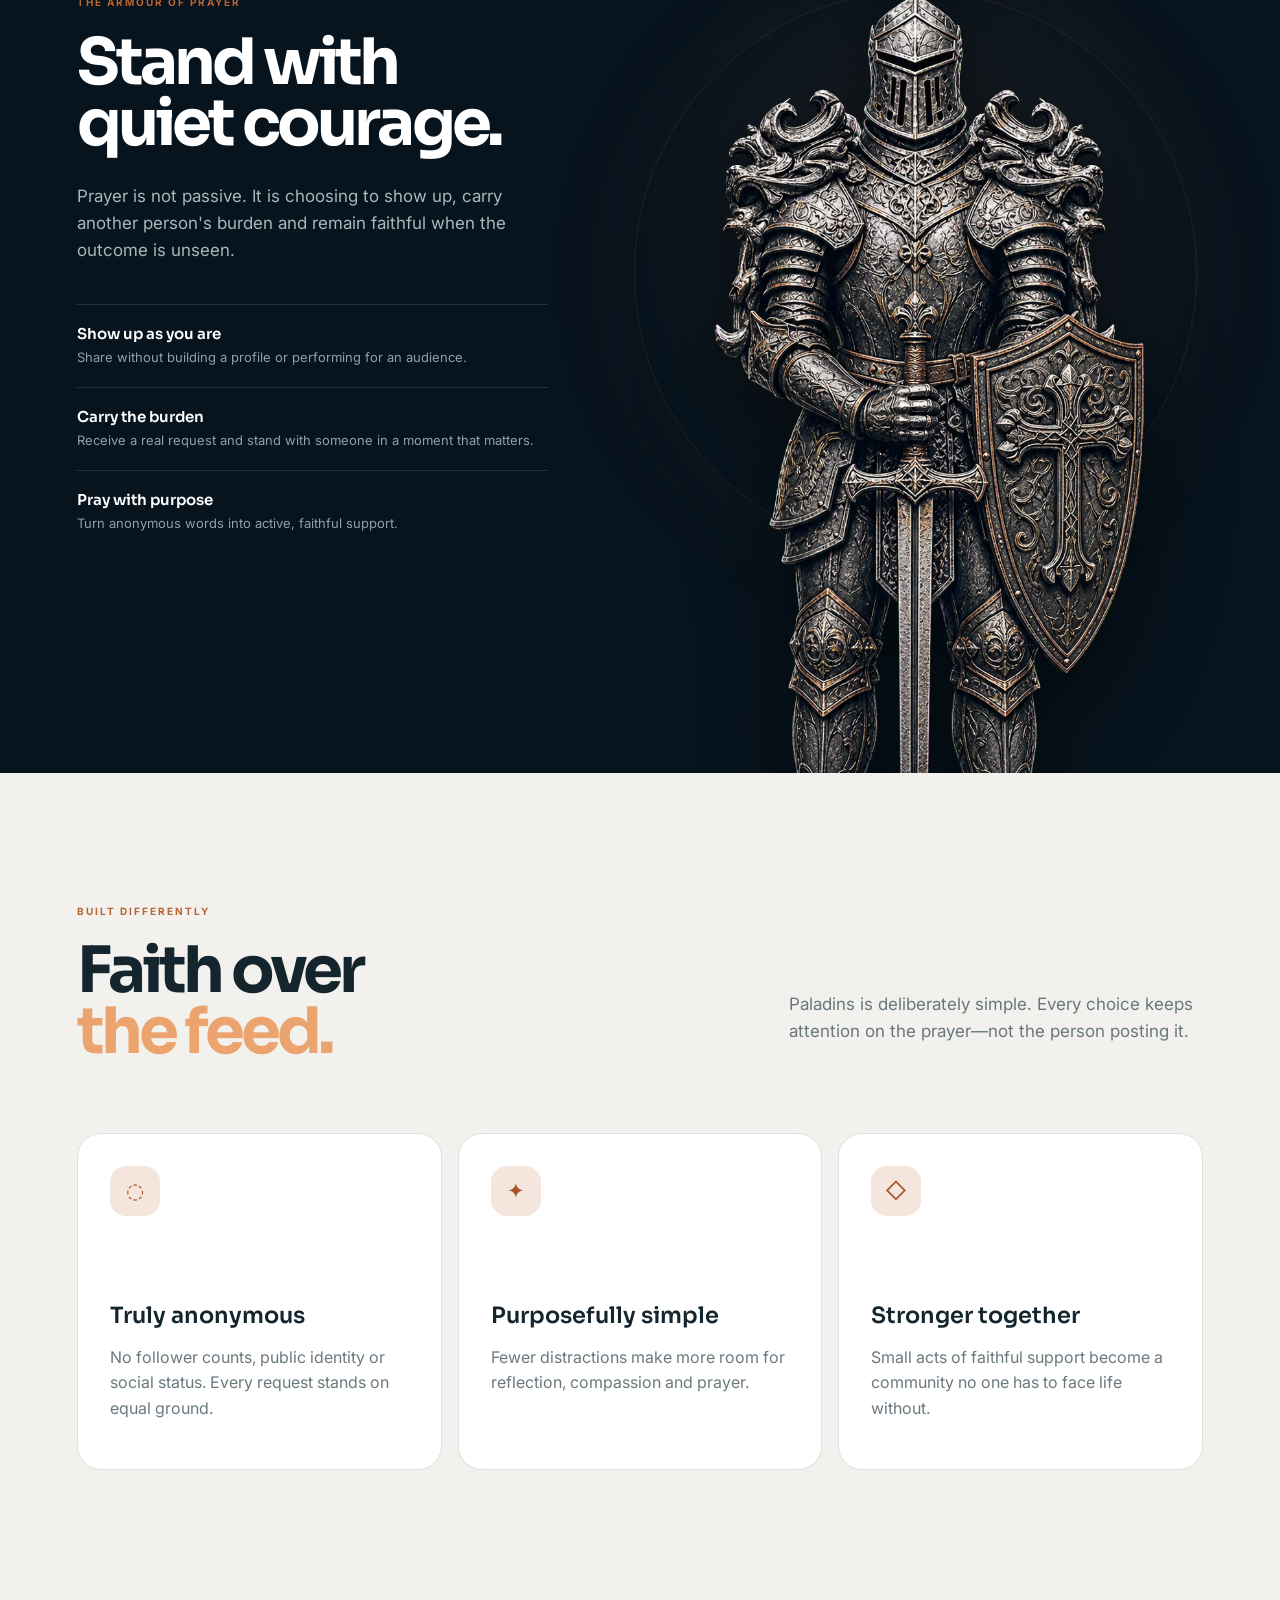
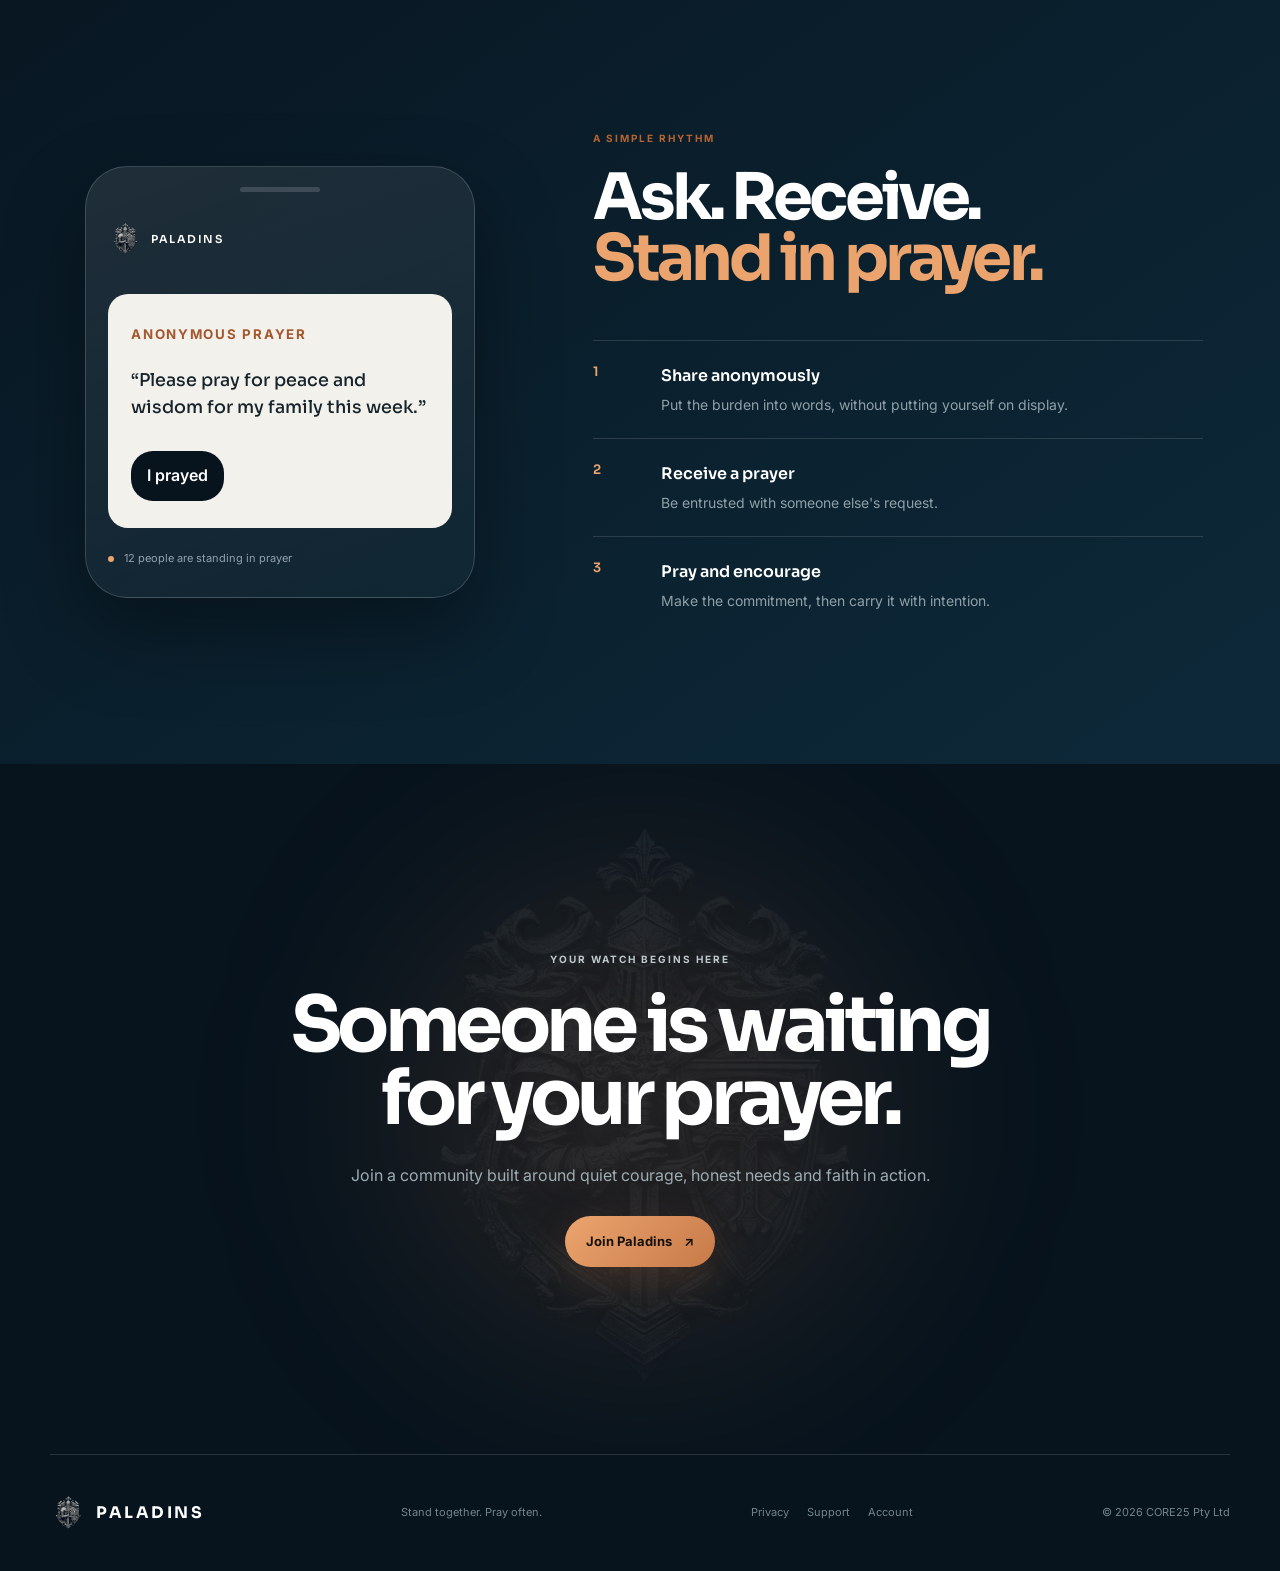
==== commit 5686ed94: "Refine Paladins homepage content" ====
--- a/index.html
+++ b/index.html
@@ -65,9 +65,9 @@
         <h2>Stand with<br>quiet courage.</h2>
         <p class="story-intro">Prayer is not passive. It is choosing to show up, carry another person's burden and remain faithful when the outcome is unseen.</p>
         <div class="story-principles">
-          <article><span>01</span><div><h3>Show up as you are</h3><p>Share without building a profile or performing for an audience.</p></div></article>
-          <article><span>02</span><div><h3>Carry the burden</h3><p>Receive a real request and stand with someone in a moment that matters.</p></div></article>
-          <article><span>03</span><div><h3>Pray with purpose</h3><p>Turn anonymous words into active, faithful support.</p></div></article>
+          <article><div><h3>Show up as you are</h3><p>Share without building a profile or performing for an audience.</p></div></article>
+          <article><div><h3>Carry the burden</h3><p>Receive a real request and stand with someone in a moment that matters.</p></div></article>
+          <article><div><h3>Pray with purpose</h3><p>Turn anonymous words into active, faithful support.</p></div></article>
         </div>
       </div>
       <div class="armour-static reveal" aria-hidden="true">
@@ -82,9 +82,9 @@
         <p>Paladins is deliberately simple. Every choice keeps attention on the prayer—not the person posting it.</p>
       </div>
       <div class="principle-grid">
-        <article class="principle reveal"><span>01</span><div class="principle-icon">◌</div><h3>Truly anonymous</h3><p>No follower counts, public identity or social status. Every request stands on equal ground.</p></article>
-        <article class="principle reveal"><span>02</span><div class="principle-icon">✦</div><h3>Purposefully simple</h3><p>Fewer distractions make more room for reflection, compassion and prayer.</p></article>
-        <article class="principle reveal"><span>03</span><div class="principle-icon">◇</div><h3>Stronger together</h3><p>Small acts of faithful support become a community no one has to face life without.</p></article>
+        <article class="principle reveal"><div class="principle-icon">◌</div><h3>Truly anonymous</h3><p>No follower counts, public identity or social status. Every request stands on equal ground.</p></article>
+        <article class="principle reveal"><div class="principle-icon">✦</div><h3>Purposefully simple</h3><p>Fewer distractions make more room for reflection, compassion and prayer.</p></article>
+        <article class="principle reveal"><div class="principle-icon">◇</div><h3>Stronger together</h3><p>Small acts of faithful support become a community no one has to face life without.</p></article>
       </div>
     </section>
 
@@ -92,7 +92,7 @@
       <div class="phone-frame reveal" aria-hidden="true">
         <div class="phone-top"></div>
         <div class="app-brand"><img src="Paladins Logo.png" alt=""><span>PALADINS</span></div>
-        <div class="request-card"><small>ANONYMOUS PRAYER</small><p>“Please pray for peace and wisdom for my family this week.”</p><button>I'll pray for this</button></div>
+        <div class="request-card"><small>ANONYMOUS PRAYER</small><p>“Please pray for peace and wisdom for my family this week.”</p><button>I prayed</button></div>
         <div class="prayer-count"><i></i><span>12 people are standing in prayer</span></div>
       </div>
       <div class="how-copy reveal">
--- a/styles.css
+++ b/styles.css
@@ -3,8 +3,8 @@
 .site-header{position:absolute;z-index:100;top:22px;left:50%;transform:translateX(-50%);width:min(calc(100% - 36px),var(--max));height:68px;padding:8px 10px 8px 18px;border-radius:40px;border:1px solid var(--line);background:rgba(7,19,29,.68);backdrop-filter:blur(18px);display:flex;align-items:center;justify-content:space-between}.brand{display:flex;align-items:center;gap:10px;font:700 16px Sora,sans-serif;letter-spacing:.16em}.brand img{width:36px;height:36px;object-fit:cover;object-position:center;border-radius:50%}nav{display:flex;align-items:center;gap:22px;font-size:13px;font-weight:600}nav>a:not(.nav-cta){color:#c3cdd2}.nav-cta{padding:13px 18px;border-radius:24px;background:#fff;color:var(--ink)}.nav-cta span,.button span{margin-left:12px}.menu-button{display:none;background:none;border:0;padding:12px}.menu-button i{display:block;width:22px;height:2px;background:#fff;margin:5px}
 .hero{position:relative;min-height:820px;height:100svh;max-height:980px;display:grid;grid-template-columns:1fr 1fr;align-items:center;padding:140px max(6vw,calc((100vw - var(--max))/2)) 80px;overflow:hidden;background:radial-gradient(circle at 73% 44%,rgba(199,122,72,.14),transparent 28%),radial-gradient(circle at 70% 40%,rgba(22,76,96,.36),transparent 42%),linear-gradient(145deg,#061019,#091c29)}.hero:before{content:"";position:absolute;inset:0;background-image:linear-gradient(rgba(255,255,255,.025) 1px,transparent 1px),linear-gradient(90deg,rgba(255,255,255,.025) 1px,transparent 1px);background-size:64px 64px;mask-image:linear-gradient(to bottom,#000,transparent 80%)}.hero-aura{position:absolute;right:8%;top:18%;width:38vw;height:38vw;border-radius:50%;background:rgba(199,122,72,.06);filter:blur(80px);pointer-events:none}.hero-copy{position:relative;z-index:5}.kicker{margin:0 0 22px;text-transform:uppercase;letter-spacing:.2em;font-weight:700;font-size:10px;color:#bec9ce}.kicker>span{display:inline-block;width:22px;height:1px;background:var(--copper);vertical-align:middle;margin-right:9px}.kicker.copper{color:#b86432}.hero h1,.manifesto-copy,.story-step h2,.section-heading h2,.how-copy h2,.final-cta h2{font:700 clamp(3.6rem,6.6vw,7rem)/.95 Sora,sans-serif;letter-spacing:-.06em;margin:0}.hero h1 em,.section-heading h2 em,.how-copy h2 em{font-style:normal;color:var(--copper-light)}.hero-lead{font-size:clamp(1.05rem,1.4vw,1.2rem);color:#b1bec4;max-width:610px;margin:30px 0}.actions{display:flex;align-items:center;gap:28px}.button{display:inline-flex;align-items:center;justify-content:center;padding:15px 21px;border-radius:28px;font-weight:700;font-size:13px;transition:.2s ease}.button:hover{transform:translateY(-2px)}.button-copper{background:linear-gradient(135deg,var(--copper-light),var(--copper));color:#15100c;box-shadow:0 15px 40px rgba(199,122,72,.2)}.text-link{font-size:13px;font-weight:600;color:#d2dade}.text-link span{color:var(--copper-light);margin-left:10px}.trust-note{margin-top:46px;color:#85969e;font-size:11px;letter-spacing:.08em}.trust-note span{display:inline-block;width:6px;height:6px;border-radius:50%;background:#63c99a;margin-right:9px;box-shadow:0 0 12px #63c99a}.hero-armour{position:absolute;z-index:3;right:max(3vw,calc((100vw - var(--max))/2));bottom:-16%;height:105%;width:48%;display:flex;align-items:flex-end;justify-content:center}.hero-armour img{position:relative;z-index:2;height:100%;max-width:100%;object-fit:contain;filter:drop-shadow(0 35px 40px rgba(0,0,0,.55))}.halo{position:absolute;inset:8% 5% 0;border:1px solid rgba(199,122,72,.18);border-radius:50%}.halo-two{inset:18% 15% 10%;border-color:rgba(255,255,255,.07)}.hero-side{position:absolute;right:24px;top:50%;transform:rotate(90deg) translateX(50%);transform-origin:right center;font-size:9px;letter-spacing:.18em;text-transform:uppercase;color:#586b75}.scroll-mark{position:absolute;bottom:25px;left:max(6vw,calc((100vw - var(--max))/2));font-size:9px;text-transform:uppercase;letter-spacing:.2em;color:#6f818a}.scroll-mark i{display:inline-block;height:34px;width:1px;background:linear-gradient(var(--copper),transparent);vertical-align:middle;margin-right:10px}
 .manifesto{background:var(--paper);color:#14252e;padding:130px max(6vw,calc((100vw - var(--max))/2));display:grid;grid-template-columns:1.45fr .55fr;gap:80px;align-items:end}.manifesto-copy{font-size:clamp(2.6rem,4.8vw,5rem)}.manifesto-copy strong{color:#a95325}.manifesto-aside{border-top:1px solid #c8ccca;padding-top:20px}.manifesto-aside span{font:600 12px Sora;color:#a95325}.manifesto-aside p{color:#68777d}
-.armour-story{position:relative;overflow:hidden;min-height:900px;padding:120px max(6vw,calc((100vw - var(--max))/2));display:grid;grid-template-columns:.9fr 1.1fr;gap:80px;align-items:center;background:radial-gradient(circle at 72% 45%,rgba(199,122,72,.13),transparent 28%),var(--ink)}.story-copy{position:relative;z-index:4}.story-copy h2{font:700 clamp(3rem,5vw,5.3rem)/.96 Sora,sans-serif;letter-spacing:-.06em;margin:0}.story-intro{max-width:550px;color:#aab7bd;font-size:17px;margin:28px 0 40px}.story-principles{display:grid}.story-principles article{display:grid;grid-template-columns:45px 1fr;gap:18px;padding:19px 0;border-top:1px solid var(--line)}.story-principles span{font:600 11px Sora;color:var(--copper-light)}.story-principles h3{font:600 15px Sora;margin:0 0 4px}.story-principles p{color:#8fa0a8;font-size:13px;margin:0}.armour-static{position:relative;height:760px;display:grid;place-items:center}.armour-static img{position:relative;z-index:2;height:100%;width:100%;object-fit:contain;filter:drop-shadow(0 30px 40px rgba(0,0,0,.5))}.armour-ring{position:absolute;width:min(44vw,610px);aspect-ratio:1;border:1px solid rgba(199,122,72,.14);border-radius:50%;box-shadow:0 0 120px rgba(199,122,72,.05)}
-.principles{background:var(--paper);color:#14252e;padding:130px max(6vw,calc((100vw - var(--max))/2))}.section-heading{display:grid;grid-template-columns:1.2fr .8fr;gap:90px;align-items:end;margin-bottom:70px}.section-heading h2{font-size:clamp(3rem,5vw,5.4rem)}.section-heading>p{color:#68777d;font-size:17px}.principle-grid{display:grid;grid-template-columns:repeat(3,1fr);gap:16px}.principle{background:#fff;border:1px solid #dde1df;border-radius:24px;padding:32px;min-height:330px;position:relative}.principle>span{position:absolute;right:25px;top:20px;font:600 11px Sora;color:#b25d2c}.principle-icon{width:50px;height:50px;border-radius:16px;background:#f4e6dc;color:#a95325;display:grid;place-items:center;font-size:21px}.principle h3{font:600 1.4rem Sora;margin:85px 0 12px}.principle p{color:#6b797f}
+.armour-story{position:relative;overflow:hidden;min-height:900px;padding:120px max(6vw,calc((100vw - var(--max))/2));display:grid;grid-template-columns:.9fr 1.1fr;gap:80px;align-items:center;background:radial-gradient(circle at 72% 45%,rgba(199,122,72,.13),transparent 28%),var(--ink)}.story-copy{position:relative;z-index:4}.story-copy h2{font:700 clamp(3rem,5vw,5.3rem)/.96 Sora,sans-serif;letter-spacing:-.06em;margin:0}.story-intro{max-width:550px;color:#aab7bd;font-size:17px;margin:28px 0 40px}.story-principles{display:grid}.story-principles article{padding:19px 0;border-top:1px solid var(--line)}.story-principles h3{font:600 15px Sora;margin:0 0 4px}.story-principles p{color:#8fa0a8;font-size:13px;margin:0}.armour-static{position:relative;height:760px;display:grid;place-items:center}.armour-static img{position:relative;z-index:2;height:100%;width:100%;object-fit:contain;filter:drop-shadow(0 30px 40px rgba(0,0,0,.5))}.armour-ring{position:absolute;width:min(44vw,610px);aspect-ratio:1;border:1px solid rgba(199,122,72,.14);border-radius:50%;box-shadow:0 0 120px rgba(199,122,72,.05)}
+.principles{background:var(--paper);color:#14252e;padding:130px max(6vw,calc((100vw - var(--max))/2))}.section-heading{display:grid;grid-template-columns:1.2fr .8fr;gap:90px;align-items:end;margin-bottom:70px}.section-heading h2{font-size:clamp(3rem,5vw,5.4rem)}.section-heading>p{color:#68777d;font-size:17px}.principle-grid{display:grid;grid-template-columns:repeat(3,1fr);gap:16px}.principle{background:#fff;border:1px solid #dde1df;border-radius:24px;padding:32px;min-height:330px;position:relative}.principle-icon{width:50px;height:50px;border-radius:16px;background:#f4e6dc;color:#a95325;display:grid;place-items:center;font-size:21px}.principle h3{font:600 1.4rem Sora;margin:85px 0 12px}.principle p{color:#6b797f}
 .how-panel{padding:130px max(6vw,calc((100vw - var(--max))/2));display:grid;grid-template-columns:.8fr 1.2fr;gap:110px;align-items:center;background:linear-gradient(145deg,#081722,#0d2939)}.phone-frame{width:min(100%,390px);margin:auto;border:1px solid rgba(255,255,255,.17);border-radius:42px;padding:20px 22px 30px;background:linear-gradient(160deg,rgba(255,255,255,.09),rgba(255,255,255,.025));box-shadow:0 35px 80px rgba(0,0,0,.35)}.phone-top{width:80px;height:5px;border-radius:4px;background:rgba(255,255,255,.15);margin:0 auto 30px}.app-brand{display:flex;align-items:center;gap:9px;font:600 11px Sora;letter-spacing:.14em}.app-brand img{width:34px;height:34px;border-radius:50%;object-fit:cover}.request-card{margin-top:38px;padding:27px 23px;background:#f3f1ec;color:#17242b;border-radius:20px}.request-card small{color:#a5572d;font-weight:700;letter-spacing:.13em}.request-card p{font:500 1.1rem/1.55 Sora;margin:20px 0 30px}.request-card button{border:0;border-radius:22px;background:var(--ink);color:#fff;padding:12px 16px;font-weight:600}.prayer-count{display:flex;align-items:center;gap:10px;color:#91a2aa;font-size:11px;margin-top:22px}.prayer-count i{width:6px;height:6px;background:var(--copper-light);border-radius:50%}.how-copy h2{font-size:clamp(3rem,5vw,5.2rem)}.how-copy ol{list-style:none;padding:0;margin:50px 0 0}.how-copy li{display:grid;grid-template-columns:48px 1fr;gap:20px;padding:22px 0;border-top:1px solid var(--line)}.how-copy li>span{font:600 13px Sora;color:var(--copper-light)}.how-copy strong{font:600 16px Sora}.how-copy li p{color:#8fa0a8;margin:5px 0 0;font-size:14px}
 .final-cta{position:relative;overflow:hidden;min-height:690px;display:grid;place-items:center;text-align:center;padding:100px 24px;background:var(--ink)}.final-cta>div:not(.cta-glow){position:relative;z-index:3}.final-cta h2{font-size:clamp(3.3rem,6vw,6.5rem)}.final-cta p:not(.kicker){color:#9eacb3;max-width:610px;margin:28px auto}.cta-mark{position:absolute;width:min(70vw,600px);opacity:.055;filter:grayscale(1);z-index:1}.cta-glow{position:absolute;width:500px;height:500px;border-radius:50%;background:rgba(199,122,72,.14);filter:blur(100px)}
 footer{max-width:var(--max);margin:auto;padding:38px 0;display:grid;grid-template-columns:1fr 1fr 1fr auto;align-items:center;gap:30px;color:#72858e;font-size:11px;border-top:1px solid var(--line)}footer .brand{color:#fff}.footer-links{display:flex;gap:18px}.footer-links a:hover{color:#fff}
